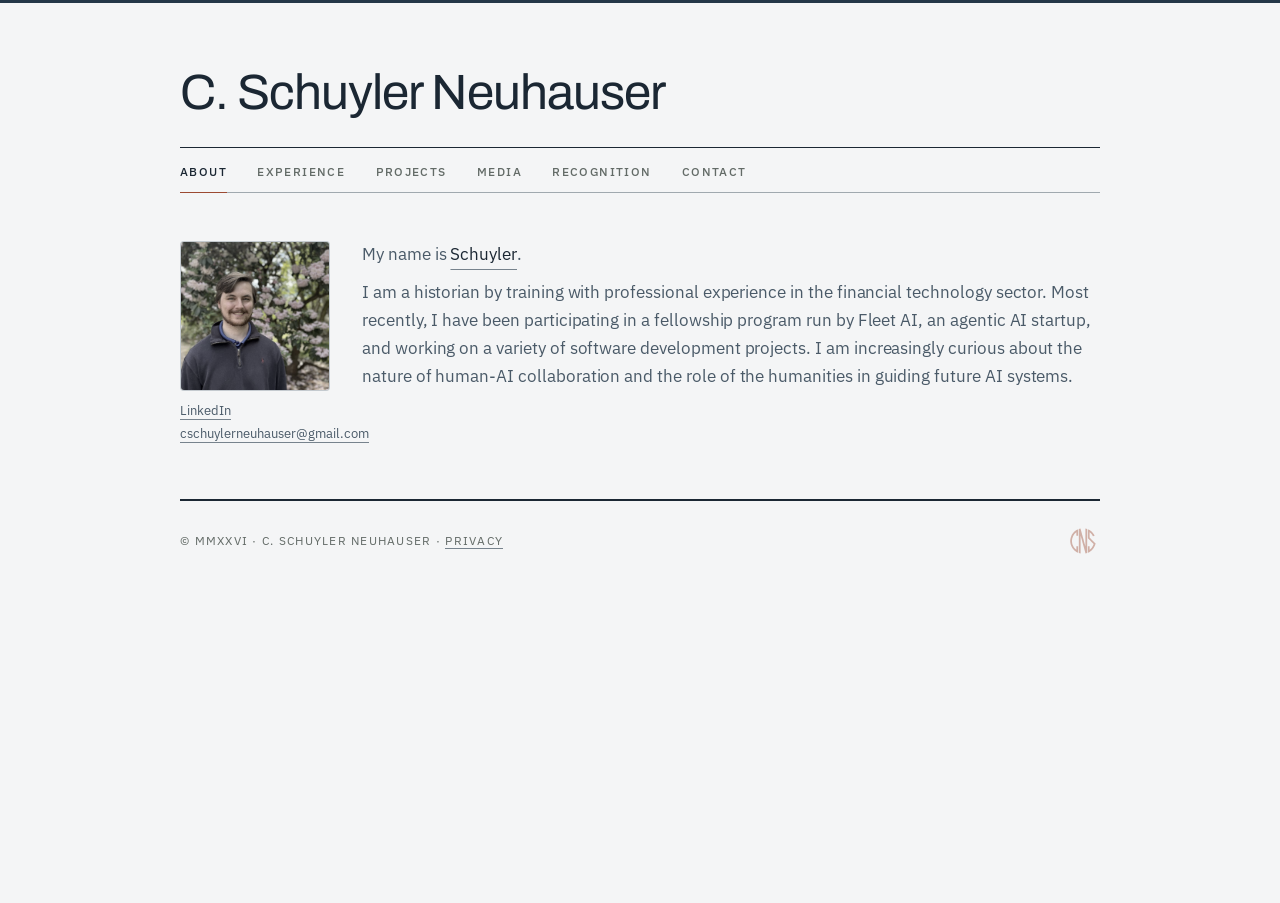
==== index.html @ 92bdf4c3 "Changes to smooth mobile loading, consolidating font css into index" ====
<!DOCTYPE html>
<html lang="en">
<head>
<meta charset="UTF-8">
<meta name="viewport" content="width=device-width, initial-scale=1.0">
<meta name="color-scheme" content="light">
<meta name="theme-color" content="#243748">

<title>C. Schuyler Neuhauser — About</title>
<meta name="description" content="C. Schuyler Neuhauser — historian by training, working in financial technology and on human–AI collaboration.">
<meta name="author" content="C. Schuyler Neuhauser">

<!-- Canonical domain: schuylerneuhauser.com -->
<link rel="canonical" href="https://schuylerneuhauser.com/">

<!-- Link previews (LinkedIn, Slack, iMessage, X) -->
<meta property="og:type" content="profile">
<meta property="og:site_name" content="C. Schuyler Neuhauser">
<meta property="og:title" content="C. Schuyler Neuhauser">
<meta property="og:description" content="Historian by training, working in financial technology and on human–AI collaboration.">
<meta property="og:url" content="https://schuylerneuhauser.com/">
<meta property="og:image" content="https://schuylerneuhauser.com/og-image.png">
<meta property="og:image:width" content="1200">
<meta property="og:image:height" content="630">
<meta property="og:image:alt" content="C. Schuyler Neuhauser">
<meta property="og:locale" content="en_US">
<meta name="twitter:card" content="summary_large_image">
<meta name="twitter:title" content="C. Schuyler Neuhauser">
<meta name="twitter:description" content="Historian by training, working in financial technology and on human–AI collaboration.">
<meta name="twitter:image" content="https://schuylerneuhauser.com/og-image.png">

<link rel="icon" href="favicon.svg" type="image/svg+xml">
<link rel="apple-touch-icon" href="apple-touch-icon.png">

<!-- Self-hosted webfonts: no third-party request, no visitor IP leaves the site -->
<link rel="preload" href="fonts/ibm-plex-sans-latin-400-normal.woff2" as="font" type="font/woff2" crossorigin>
<link rel="preload" href="fonts/archivo-latin-400-normal.woff2" as="font" type="font/woff2" crossorigin>

<script type="application/ld+json">
{
  "@context": "https://schema.org",
  "@type": "Person",
  "name": "C. Schuyler Neuhauser",
  "alternateName": "Schuyler Neuhauser",
  "url": "https://schuylerneuhauser.com/",
  "image": "https://schuylerneuhauser.com/headshot.jpg",
  "jobTitle": "Finance Fellow",
  "description": "Historian by training, working in financial technology and on human-AI collaboration.",
  "worksFor": { "@type": "Organization", "name": "Fleet AI" },
  "knowsAbout": ["History", "Financial technology", "Human-AI collaboration"],
  "sameAs": ["https://www.linkedin.com/in/schuylerneuhauser/"]
}
</script>

<script>
  // ── First-paint routing hint ──
  // Runs before any content is parsed. If the visitor deep-linked to a
  // specific page we flag it, so CSS suppresses the default About view and
  // lets the router below pick the right section. On a plain visit no flag is
  // set, so About paints as soon as the HTML arrives — no JavaScript needed.
  (function(){
    var h = (window.location.hash || '').toLowerCase();
    if (h && h !== '#about' && h !== '#main') {
      document.documentElement.className += ' hashboot';
    }
  })();
</script>

<style>
  /* ═══════════════════════════════════════════════════════════════════
     Self-hosted webfonts — replaces the Google Fonts CDN.
     No third-party request is made, so no visitor IP is transmitted.

     Archivo .......... SIL Open Font License 1.1 (Archivo-LICENSE.txt)
     IBM Plex Sans .... SIL Open Font License 1.1 (IBMPlexSans-LICENSE.txt)

     Only the weights the stylesheet actually uses are shipped:
       Archivo         400, 500, 600           (display)
       IBM Plex Sans   400, 500, 400 italic    (text)

     Each family ships a `latin` and a `latin-ext` cut. The unicode-range
     descriptors let the browser download only the cut a page needs.

     IPA coverage (pronunciation widget, /ˈskaɪlər/):
       ə  U+0259  present in the latin-ext cut of both families
       ˈ  U+02C8  NOT present in any shipped cut — falls back to a system font
       ɪ  U+026A  NOT present in any shipped cut — falls back to a system font
     The two missing characters render in whatever the OS substitutes. This is
     cosmetic only, and affects two glyphs at small size. Fontsource's subsets
     simply do not include them; adding them would mean subsetting the full
     upstream fonts by hand. latin-ext is still required — it carries the
     schwa, plus accented Latin throughout.
     ═══════════════════════════════════════════════════════════════════ */

  /* ── Archivo — latin ── */
  @font-face {
    font-family: 'Archivo';
    font-style: normal;
    font-weight: 400;
    font-display: swap;
    src: url('fonts/archivo-latin-400-normal.woff2') format('woff2');
    unicode-range: U+0000-00FF,U+0131,U+0152-0153,U+02BB-02BC,U+02C6,U+02DA,U+02DC,U+0304,U+0308,U+0329,U+2000-206F,U+20AC,U+2122,U+2191,U+2193,U+2212,U+2215,U+FEFF,U+FFFD;
  }
  @font-face {
    font-family: 'Archivo';
    font-style: normal;
    font-weight: 500;
    font-display: swap;
    src: url('fonts/archivo-latin-500-normal.woff2') format('woff2');
    unicode-range: U+0000-00FF,U+0131,U+0152-0153,U+02BB-02BC,U+02C6,U+02DA,U+02DC,U+0304,U+0308,U+0329,U+2000-206F,U+20AC,U+2122,U+2191,U+2193,U+2212,U+2215,U+FEFF,U+FFFD;
  }
  @font-face {
    font-family: 'Archivo';
    font-style: normal;
    font-weight: 600;
    font-display: swap;
    src: url('fonts/archivo-latin-600-normal.woff2') format('woff2');
    unicode-range: U+0000-00FF,U+0131,U+0152-0153,U+02BB-02BC,U+02C6,U+02DA,U+02DC,U+0304,U+0308,U+0329,U+2000-206F,U+20AC,U+2122,U+2191,U+2193,U+2212,U+2215,U+FEFF,U+FFFD;
  }

  /* ── Archivo — latin-ext ── */
  @font-face {
    font-family: 'Archivo';
    font-style: normal;
    font-weight: 400;
    font-display: swap;
    src: url('fonts/archivo-latin-ext-400-normal.woff2') format('woff2');
    unicode-range: U+0100-02BA,U+02BD-02C5,U+02C7-02CC,U+02CE-02D7,U+02DD-02FF,U+0304,U+0308,U+0329,U+1D00-1DBF,U+1E00-1E9F,U+1EF2-1EFF,U+2020,U+20A0-20AB,U+20AD-20C0,U+2113,U+2C60-2C7F,U+A720-A7FF;
  }
  @font-face {
    font-family: 'Archivo';
    font-style: normal;
    font-weight: 500;
    font-display: swap;
    src: url('fonts/archivo-latin-ext-500-normal.woff2') format('woff2');
    unicode-range: U+0100-02BA,U+02BD-02C5,U+02C7-02CC,U+02CE-02D7,U+02DD-02FF,U+0304,U+0308,U+0329,U+1D00-1DBF,U+1E00-1E9F,U+1EF2-1EFF,U+2020,U+20A0-20AB,U+20AD-20C0,U+2113,U+2C60-2C7F,U+A720-A7FF;
  }
  @font-face {
    font-family: 'Archivo';
    font-style: normal;
    font-weight: 600;
    font-display: swap;
    src: url('fonts/archivo-latin-ext-600-normal.woff2') format('woff2');
    unicode-range: U+0100-02BA,U+02BD-02C5,U+02C7-02CC,U+02CE-02D7,U+02DD-02FF,U+0304,U+0308,U+0329,U+1D00-1DBF,U+1E00-1E9F,U+1EF2-1EFF,U+2020,U+20A0-20AB,U+20AD-20C0,U+2113,U+2C60-2C7F,U+A720-A7FF;
  }

  /* ── IBM Plex Sans — latin ── */
  @font-face {
    font-family: 'IBM Plex Sans';
    font-style: normal;
    font-weight: 400;
    font-display: swap;
    src: url('fonts/ibm-plex-sans-latin-400-normal.woff2') format('woff2');
    unicode-range: U+0000-00FF,U+0131,U+0152-0153,U+02BB-02BC,U+02C6,U+02DA,U+02DC,U+0304,U+0308,U+0329,U+2000-206F,U+20AC,U+2122,U+2191,U+2193,U+2212,U+2215,U+FEFF,U+FFFD;
  }
  @font-face {
    font-family: 'IBM Plex Sans';
    font-style: normal;
    font-weight: 500;
    font-display: swap;
    src: url('fonts/ibm-plex-sans-latin-500-normal.woff2') format('woff2');
    unicode-range: U+0000-00FF,U+0131,U+0152-0153,U+02BB-02BC,U+02C6,U+02DA,U+02DC,U+0304,U+0308,U+0329,U+2000-206F,U+20AC,U+2122,U+2191,U+2193,U+2212,U+2215,U+FEFF,U+FFFD;
  }
  @font-face {
    font-family: 'IBM Plex Sans';
    font-style: italic;
    font-weight: 400;
    font-display: swap;
    src: url('fonts/ibm-plex-sans-latin-400-italic.woff2') format('woff2');
    unicode-range: U+0000-00FF,U+0131,U+0152-0153,U+02BB-02BC,U+02C6,U+02DA,U+02DC,U+0304,U+0308,U+0329,U+2000-206F,U+20AC,U+2122,U+2191,U+2193,U+2212,U+2215,U+FEFF,U+FFFD;
  }

  /* ── IBM Plex Sans — latin-ext (carries the IPA glyphs) ── */
  @font-face {
    font-family: 'IBM Plex Sans';
    font-style: normal;
    font-weight: 400;
    font-display: swap;
    src: url('fonts/ibm-plex-sans-latin-ext-400-normal.woff2') format('woff2');
    unicode-range: U+0100-02BA,U+02BD-02C5,U+02C7-02CC,U+02CE-02D7,U+02DD-02FF,U+0304,U+0308,U+0329,U+1D00-1DBF,U+1E00-1E9F,U+1EF2-1EFF,U+2020,U+20A0-20AB,U+20AD-20C0,U+2113,U+2C60-2C7F,U+A720-A7FF;
  }
  @font-face {
    font-family: 'IBM Plex Sans';
    font-style: normal;
    font-weight: 500;
    font-display: swap;
    src: url('fonts/ibm-plex-sans-latin-ext-500-normal.woff2') format('woff2');
    unicode-range: U+0100-02BA,U+02BD-02C5,U+02C7-02CC,U+02CE-02D7,U+02DD-02FF,U+0304,U+0308,U+0329,U+1D00-1DBF,U+1E00-1E9F,U+1EF2-1EFF,U+2020,U+20A0-20AB,U+20AD-20C0,U+2113,U+2C60-2C7F,U+A720-A7FF;
  }
  @font-face {
    font-family: 'IBM Plex Sans';
    font-style: italic;
    font-weight: 400;
    font-display: swap;
    src: url('fonts/ibm-plex-sans-latin-ext-400-italic.woff2') format('woff2');
    unicode-range: U+0100-02BA,U+02BD-02C5,U+02C7-02CC,U+02CE-02D7,U+02DD-02FF,U+0304,U+0308,U+0329,U+1D00-1DBF,U+1E00-1E9F,U+1EF2-1EFF,U+2020,U+20A0-20AB,U+20AD-20C0,U+2113,U+2C60-2C7F,U+A720-A7FF;
  }

  *, *::before, *::after { box-sizing: border-box; margin: 0; padding: 0; }

  :root {
    --font-display: 'Archivo', system-ui, sans-serif;
    --font-text: 'IBM Plex Sans', system-ui, sans-serif;
    /* ── Atlantic Coast palette (from the quarterly) ──
       Ratios are against --paper; all text pairs meet WCAG AA. */
    --oak: #1b2733;          /* weathered navy — primary ink        13.89:1 */
    --chestnut: #4a5a68;     /* slate — mid body text                6.51:1 */
    --tobacco: #636b67;      /* muted gray-green accent              5.02:1 */
    --oxblood: #9c4a32;      /* rust — the single warm accent        5.59:1 */
    --navy: #243748;         /* deep navy — top line & Schuyler     11.22:1 */
    --paper: #f4f5f6;        /* cool near-white */
    --paper-deep: #e8eaec;
    --muted: #636b67;
    --rule: rgba(36,55,72,0.18);        /* hairlines — decorative */
    --rule-strong: rgba(36,55,72,0.4);  /* structural rules — decorative */
    --underline: rgba(36,55,72,0.60);   /* link underlines — 3.55:1, meets WCAG 1.4.11 */
  }

  html { background: var(--paper); height: 100%; }

  body {
    font-family: var(--font-text);
    min-height: 100vh;
    min-height: 100dvh;
    /* Load-bearing: the pronunciation widget's absolutely-positioned IPA
       layer sits outside its box while hidden. Removing this can produce a
       horizontal scrollbar on narrow screens. */
    overflow-x: hidden;
    background: var(--paper);
    color: var(--oak);
    -webkit-font-smoothing: antialiased;
  }

  /* Visually hidden, but read aloud by screen readers */
  .sr-only {
    position: absolute;
    width: 1px; height: 1px;
    padding: 0; margin: -1px;
    overflow: hidden;
    clip: rect(0 0 0 0);
    clip-path: inset(50%);
    white-space: nowrap;
    border: 0;
  }

  /* Skip link — first in the tab order, invisible until focused */
  .skip-link {
    position: absolute;
    left: 0.5rem;
    top: -4rem;
    z-index: 10;
    padding: 0.6rem 1rem;
    background: var(--oak);
    color: var(--paper);
    font-family: var(--font-text);
    font-size: 0.85rem;
    letter-spacing: 0.04em;
    text-decoration: none;
    border-radius: 2px;
    transition: top 0.2s;
  }
  .skip-link:focus { top: 0.5rem; }

  @keyframes rise { to { opacity: 1; transform: translateY(0); } }
  @keyframes fadeIn { to { opacity: 1; } }
  @keyframes drawWidth { from { transform: scaleX(0); } to { transform: scaleX(1); } }
  @keyframes pageIn { from { opacity: 0; transform: translateY(10px); } to { opacity: 1; transform: translateY(0); } }

  /* ── Narkomfin ribbon: warm band edge to edge ── */
  .ribbon-top { height: 3px; background: var(--navy); width: 100%; }

  .card {
    position: relative;
    width: 100%;
    max-width: 1080px;
    margin: 0 auto;
    min-height: 100vh;
    min-height: 100dvh;
    padding: 0 5rem;
    opacity: 0;
    transform: translateY(16px);
    animation: rise 0.9s cubic-bezier(0.22, 1, 0.36, 1) 0.1s forwards;
  }

  /* ── Masthead ── */
  .masthead {
    padding: 4rem 0 0;
    position: relative;
    text-align: left;            /* quarterly: left-aligned masthead */
    opacity: 0;
    animation: fadeIn 0.7s ease 0.4s forwards;
  }

  .name {
    font-family: var(--font-display);
    font-size: 3.1rem;
    font-weight: 400;
    letter-spacing: -0.02em;
    line-height: 1.04;
    color: var(--oak);
  }
  .name em { font-style: normal; font-weight: 500; color: var(--navy); }

  /* the Narkomfin closing bar — but warm, double-ruled like a diploma */
  .masthead-bar {
    margin: 1.8rem 0 0;
    width: 100%;
    height: 1px;
    background: var(--oak);
    transform-origin: left;
    animation: drawWidth 0.9s cubic-bezier(0.22, 1, 0.36, 1) 0.6s both;
  }

  /* ── Menu bar: navigation ── */
  .masthead-foot {
    display: flex;
    justify-content: space-between;
    align-items: flex-end;
    flex-wrap: wrap;
    gap: 0 2.5rem;
    margin-top: 0.95rem;
    border-bottom: 1px solid var(--rule-strong);
  }

  .nav {
    display: flex;
    flex-wrap: wrap;
    align-items: baseline;
    gap: 0.4rem 1.9rem;
  }
  .nav-link {
    position: relative;
    display: inline-block;
    font-family: var(--font-text);
    text-transform: uppercase;
    font-size: 0.72rem;
    font-weight: 500;
    letter-spacing: 0.12em;
    text-decoration: none;
    color: var(--tobacco);
    padding-bottom: 0.85rem;
    transition: color 0.25s;
  }
  .nav-link .nav-link-text { display: inline-block; margin-right: 0; }
  .nav-link::after {
    content: '';
    position: absolute;
    left: 0; right: 0;
    bottom: -1px;
    height: 1.5px;
    background: var(--oxblood);
    transform: scaleX(0);
    transform-origin: left;
    transition: transform 0.4s cubic-bezier(0.22, 1, 0.36, 1);
  }
  .nav-link:hover { color: var(--oak); }
  .nav-link.is-active { color: var(--oak); }
  .nav-link.is-active::after { transform: scaleX(1); }

  /* ── Pages ── */
  .page { display: none; }
  .page.is-active {
    display: block;
    animation: pageIn 0.6s cubic-bezier(0.22, 1, 0.36, 1) 0.15s both;
  }
  /* ── First paint ──
     About is visible from the moment the HTML lands, rather than waiting for
     the router script at the foot of the page. No fade on this first view:
     the content is already late enough on a slow connection. */
  .page[data-page="about"] { display: block; animation: none; }
  /* Deep link to another page: stand down and let the router decide. */
  .hashboot .page[data-page="about"]:not(.is-active) { display: none; }
  /* Once the router has taken over, About fades in like every other page. */
  .nav-ready .page[data-page="about"].is-active {
    animation: pageIn 0.6s cubic-bezier(0.22, 1, 0.36, 1) 0.15s both;
  }

  /* focused programmatically on route change — never draw a ring on it */
  .page:focus, main:focus { outline: none; }

  /* ── About: rail + intro ── */
  .layout { padding: 3rem 0 0; }

  /* single-column pages */
  .page-body {
    padding: 3rem 0 0;
    max-width: 760px;
  }

  .intro {
    display: grid;
    grid-template-columns: 150px 1fr;
    gap: 2rem;
    align-items: start;
  }
  .intro-photo-col {
    display: flex;
    flex-direction: column;
    gap: 0.7rem;
  }
  .intro-photo {
    width: 150px;
    height: 150px;
    border-radius: 4px;
    overflow: hidden;
    background: var(--paper-deep);
    border: 1px solid var(--rule);
  }
  .intro-photo img {
    width: 100%;
    height: 100%;
    object-fit: cover;
    display: block;
    filter: grayscale(0.60);
  }
  .intro-links {
    display: flex;
    flex-direction: column;
    gap: 0.3rem;
    font-family: var(--font-text);
    font-size: 0.82rem;
  }
  .intro-links a {
    color: var(--chestnut);
    text-decoration: none;
    border-bottom: 1px solid var(--underline);
    width: fit-content;
    transition: color 0.2s, border-color 0.2s;
  }
  .intro-links a:hover { color: var(--oxblood); border-color: var(--oxblood); }

  .intro-text {
    font-family: var(--font-text);
    font-size: 1.06rem;
    font-weight: 400;
    line-height: 1.65;
    letter-spacing: -0.003em;
    color: var(--chestnut);
  }
  .intro-name-line {
    display: block;
    margin-bottom: 0.55em;
  }

  /* ── The name that says itself ──
     "Schuyler" widens and cross-fades into its pronunciation on hover OR
     keyboard focus. Width is animated from measured px values (set by JS in
     --pron-w / --pron-i); clip-path is used instead of overflow:hidden so the
     inline baseline is left undisturbed. Screen readers get the pronunciation
     from the .sr-only span instead of the visual layer. */
  .pron {
    position: relative;
    display: inline-block;
    white-space: nowrap;
    vertical-align: baseline;
    width: var(--pron-w, auto);
    color: var(--oak);
    border-bottom: 1px solid var(--underline);
    cursor: help;
    clip-path: inset(-0.7em 0 -0.7em 0);
    transition: width 0.5s cubic-bezier(0.22, 1, 0.36, 1),
                color 0.35s ease,
                border-color 0.35s ease;
  }
  .pron-word,
  .pron-ipa {
    display: inline-block;
    transition: opacity 0.35s ease;
  }
  .pron-ipa {
    position: absolute;
    left: 0;
    top: 0;
    opacity: 0;
  }
  /* Only the IPA itself is set apart — "Schuyler, pronounced" inherits the
     surrounding prose font, size and color so it matches the word it
     replaces exactly; the oxblood is reserved for the transcription. */
  .pron-ipa .pron-ipa-text {
    font-size: 0.92em;
    letter-spacing: 0.01em;
    color: var(--oxblood);
  }
  .pron:focus-visible,
  .pron.is-open {
    width: var(--pron-i, auto);
    outline: none;
  }
  .pron:focus-visible .pron-word,
  .pron.is-open .pron-word { opacity: 0; }
  .pron:focus-visible .pron-ipa,
  .pron.is-open .pron-ipa { opacity: 1; }
  /* Hover is reserved for real pointers. On a touchscreen a tap leaves :hover
     stuck on, and tapping again re-applies it — so it could never be tapped
     off. Touch devices use the .is-open class toggled in JS instead. */
  @media (hover: hover) and (pointer: fine) {
    .pron:hover {
      width: var(--pron-i, auto);
    }
    .pron:hover .pron-word { opacity: 0; }
    .pron:hover .pron-ipa  { opacity: 1; }
  }
  /* it is focusable, so it must look focused — a 2px ring rather than a
     thickened underline, which was too easy to miss next to the border
     that is already there. Meets WCAG 2.4.11 / 1.4.11 at 5.66:1. */
  .pron:focus-visible {
    outline: 2px solid var(--oxblood);
    outline-offset: 3px;
    border-radius: 2px;
  }

  .info-label {
    font-family: var(--font-text);
    text-transform: uppercase;
    font-size: 0.72rem;
    font-weight: 500;
    letter-spacing: 0.13em;
    color: var(--oxblood);
    margin-bottom: 0.2rem;
    margin-top: 1.1rem;
  }
  .info-value { font-size: 0.95rem; color: var(--oak); font-weight: 400; line-height: 1.4; }
  .info-value a {
    color: var(--oak); text-decoration: none;
    border-bottom: 1px solid var(--underline); transition: color 0.2s, border-color 0.2s;
  }
  .info-value a:hover { color: var(--oxblood); border-color: var(--oxblood); }

  /* ── Section entries ── */
  .entry {
    position: relative;
    border-top: 1px solid var(--rule-strong);
  }
  .entry:first-child { border-top: none; }

  /* Heading row: numeral · title. The numeral is a tabular index rather than
     a display figure, so the title carries the hierarchy. */
  .entry-head {
    display: grid;
    grid-template-columns: 2.4rem 1fr;
    gap: 0 1.1rem;
    align-items: baseline;
    width: 100%;
    padding: 1.75rem 0 0.95rem;
    text-align: left;
  }
  .entry:first-child .entry-head { padding-top: 0.2rem; }

  .entry-num {
    font-family: var(--font-text);
    font-size: 0.72rem;
    font-style: normal;
    font-weight: 500;
    letter-spacing: 0.08em;
    font-variant-numeric: tabular-nums;
    line-height: 1;
    color: var(--oxblood);
    padding-top: 0;
    user-select: none;
  }

  .entry-title {
    font-family: var(--font-display);
    text-transform: uppercase;
    font-size: 0.95rem;
    font-weight: 600;
    letter-spacing: 0.06em;
    color: var(--oak);
  }

  .entry-body-wrap { padding-left: 3.5rem; }

  .entry-body {
    font-family: var(--font-text);
    font-size: 1.02rem;
    font-weight: 400;
    line-height: 1.65;
    color: var(--chestnut);
  }
  .entry-body-inner { padding: 0 0 1.6rem; }
  .entry-body a {
    color: var(--oak); text-decoration: none;
    border-bottom: 1px solid var(--underline);
    transition: color 0.2s, border-color 0.2s;
  }
  .entry-body a:hover { color: var(--oxblood); border-color: var(--oxblood); }

  .proj-list { list-style: none; }
  .proj-list li { position: relative; padding-left: 1.35rem; margin-bottom: 0.9rem; }
  .proj-list li:last-child { margin-bottom: 0; }

  /* A square tick suits grotesque type better than a letterpress fleuron */
  .proj-list li::before,
  .tl-notes li::before {
    content: '';
    position: absolute;
    top: 0.62em;
    left: 0;
    width: 6px;
    height: 6px;
    background: var(--oxblood);
    border-radius: 1px;
  }

  /* ── Work History: vertical timeline ── */
  .timeline {
    list-style: none;
    position: relative;
    padding-left: 2.2rem;
    max-width: 640px;
  }
  /* the engraved spine */
  .timeline::before {
    content: '';
    position: absolute;
    left: 4px;
    top: 0.7rem;
    bottom: 0.7rem;
    width: 1px;
    background: var(--rule-strong);
  }

  .tl-item { position: relative; padding-bottom: 2.7rem; }
  .tl-item:last-child { padding-bottom: 0; }

  /* node on the spine, one per employer */
  .tl-item::before {
    content: '';
    position: absolute;
    left: -2.2rem;
    top: 0.42rem;
    width: 9px;
    height: 9px;
    border-radius: 50%;
    background: var(--paper);
    border: 2px solid var(--tobacco);
  }
  .tl-item.is-current::before { background: var(--oxblood); border-color: var(--oxblood); }

  .tl-org {
    font-family: var(--font-display);
    font-size: 1.02rem;
    font-weight: 600;
    letter-spacing: -0.005em;
    text-transform: none;
    color: var(--oak);
  }

  .tl-stint { position: relative; margin-top: 0.55rem; }
  /* secondary node, only where one employer holds more than one title */
  .tl-item.has-many .tl-stint::before {
    content: '';
    position: absolute;
    left: calc(-2.2rem + 2px);
    top: 0.62rem;
    width: 5px;
    height: 5px;
    border-radius: 50%;
    background: var(--rule-strong);
  }

  .tl-role {
    font-family: var(--font-text);
    font-size: 1rem;
    font-weight: 400;
    font-style: normal;
    line-height: 1.5;
    color: var(--chestnut);
  }
  .tl-date {
    font-family: var(--font-text);
    text-transform: uppercase;
    font-size: 0.72rem;
    font-weight: 500;
    letter-spacing: 0.11em;
    font-variant-numeric: tabular-nums;
    color: var(--tobacco);
    margin-top: 0.25rem;
  }

  .tl-notes { list-style: none; margin-top: 0.8rem; }
  .tl-notes li {
    position: relative;
    padding-left: 1.35rem;
    margin-bottom: 0.7rem;
    font-family: var(--font-text);
    font-size: 1.02rem;
    font-weight: 400;
    line-height: 1.65;
    color: var(--chestnut);
  }
  .tl-notes li:last-child { margin-bottom: 0; }

  /* ── Contact ── */
  .contact-lede {
    font-family: var(--font-text);
    font-size: 1.06rem;
    font-weight: 400;
    line-height: 1.65;
    letter-spacing: -0.003em;
    color: var(--chestnut);
    max-width: 34em;
  }
  .contact-list {
    display: grid;
    grid-template-columns: repeat(auto-fit, minmax(240px, 1fr));
    gap: 2.5rem;
    margin-top: 2.5rem;
    padding-top: 2rem;
    border-top: 1px solid var(--rule-strong);
    max-width: 620px;
  }
  .contact-list .info-label { margin-top: 0; }
  .contact-list .info-value { font-size: 1rem; }

  /* ── Privacy ── */
  .prose {
    font-family: var(--font-text);
    font-size: 1.02rem;
    font-weight: 400;
    line-height: 1.65;
    color: var(--chestnut);
    max-width: 34em;
    margin-top: 2.5rem;
    padding-top: 2rem;
    border-top: 1px solid var(--rule-strong);
  }
  .prose p { margin-bottom: 1rem; }
  .prose p:last-child { margin-bottom: 0; }
  .prose a {
    color: var(--oak); text-decoration: none;
    border-bottom: 1px solid var(--underline);
    transition: color 0.2s, border-color 0.2s;
  }
  .prose a:hover { color: var(--oxblood); border-color: var(--oxblood); }

  /* ── Footer ── */
  .footer {
    margin-top: 3.5rem;
    padding: 1.4rem 0 3rem;
    border-top: 2px solid var(--oak);
    display: flex;
    justify-content: space-between;
    align-items: center;
    flex-wrap: nowrap;
    gap: 0.5rem;
    font-family: var(--font-text);
    text-transform: uppercase;
    font-size: 0.72rem;
    letter-spacing: 0.11em;
    color: var(--muted);
    opacity: 0;
    animation: fadeIn 0.7s ease 1s forwards;
  }
  .footer a {
    color: var(--muted);
    text-decoration: none;
    border-bottom: 1px solid var(--underline);
    transition: color 0.2s, border-color 0.2s;
  }
  .footer a:hover { color: var(--oxblood); border-color: var(--oxblood); }
  .footer-credit { flex: 1 1 auto; min-width: 0; }
  .footer .monogram-mark {
    display: inline-flex;
    flex: 0 0 auto;
    color: var(--oxblood);
    opacity: 0.4;
  }
  .footer .monogram-mark svg {
    width: 34px;
    height: 34px;
    display: block;
  }

  /* Visible keyboard focus — sans UI reads as interactive, so it
     needs to behave that way for keyboard users too */
  a:focus-visible {
    outline: 2px solid var(--oxblood);
    outline-offset: 3px;
    border-radius: 2px;
  }

  /* ── Responsive ── */
  @media (max-width: 760px) {
    .card { padding: 0 1.75rem; }
    .name { font-size: 2.2rem; }
    .masthead-foot { flex-direction: column; align-items: flex-start; gap: 0.85rem; }
    .nav { gap: 0.4rem 1.5rem; }
    /* taller touch targets: ~40px instead of ~22px */
    .nav-link { font-size: 0.86rem; padding-top: 0.9rem; padding-bottom: 0.5rem; }
    .intro { grid-template-columns: 1fr; gap: 1.2rem; }
    .layout { padding-top: 2rem; }
    .page-body { padding-top: 2rem; }
    .entry-head { grid-template-columns: 2rem 1fr; gap: 0 0.9rem; }
    .entry-body-wrap { padding-left: 2.9rem; }
    .timeline { padding-left: 1.7rem; }
    .tl-item::before { left: -1.7rem; }
    .tl-item.has-many .tl-stint::before { left: calc(-1.7rem + 2px); }

    /* ── Pronunciation on small screens ──
       The full phrase is wider than a phone line, so the inline-block used to
       rewrap mid-animation — a jump no transition can smooth over. Here only
       the transcription is shown: it is barely wider than the name itself, so
       the box cross-fades in place without the line ever rewrapping. */
    .pron { cursor: pointer; }
    .pron-ipa-lead,
    .pron-ipa-said { display: none; }

    /* At this width the tap toggle is the only trigger. Hover and focus are
       wound back to the closed state — this device reports itself as
       hover-capable, so :hover would otherwise fire on tap and stick. */
    .pron:hover,
    .pron:focus-visible { width: var(--pron-w, auto); }
    .pron:hover .pron-word,
    .pron:focus-visible .pron-word { opacity: 1; }
    .pron:hover .pron-ipa,
    .pron:focus-visible .pron-ipa { opacity: 0; }

    /* listed after the above so it wins the tie when both are in play */
    .pron.is-open { width: var(--pron-i, auto); }
    .pron.is-open .pron-word { opacity: 0; }
    .pron.is-open .pron-ipa  { opacity: 1; }

    /* Keep the monogram on the credit line's right edge instead of letting
       it wrap to a row of its own once the text needs two lines. */
    .footer { gap: 1.25rem; }
  }

  @media (prefers-reduced-motion: reduce) {
    *, *::before, *::after {
      animation-duration: 0.01ms !important;
      animation-iteration-count: 1 !important;
      transition-duration: 0.01ms !important;
      scroll-behavior: auto !important;
    }
  }

  /* ── Print: reveal every page, drop the interactive chrome ── */
  @media print {
    .page { display: block !important; }
    .card { min-height: 0; padding: 0; opacity: 1; transform: none; animation: none; }
    .masthead, .footer { opacity: 1; animation: none; }
    .nav, .ribbon-top, .skip-link, .monogram-mark { display: none; }
    .page-body, .layout { padding-top: 1.5rem; }
    body { background: #fff; color: #000; }
    .entry, .tl-item { break-inside: avoid; }
    /* print the destination of every outbound link */
    .entry-body a[href^="http"]::after,
    .info-value a[href^="http"]::after { content: " (" attr(href) ")"; font-size: 0.8em; }
  }

</style>
<noscript><style>
  /* Without JS the router cannot run, so show every page in sequence — and
     un-hide the section headings, or the seven sections run together with
     no visible divisions at all. */
  .page { display: block !important; }
  .page > h2.sr-only {
    position: static;
    width: auto; height: auto;
    margin: 3.5rem 0 0;
    padding: 1.4rem 0 0;
    border-top: 2px solid var(--oak);
    clip: auto;
    clip-path: none;
    font-family: var(--font-display);
    text-transform: uppercase;
    font-size: 0.95rem;
    font-weight: 600;
    letter-spacing: 0.06em;
    color: var(--oak);
  }
  .page:first-of-type > h2.sr-only { margin-top: 1.5rem; }
  .nav { display: none; }
</style></noscript>
</head>
<body>
<a class="skip-link" href="#main">Skip to content</a>
<div class="ribbon-top"></div>
<div class="card">

  <!-- Masthead + menu bar -->
  <header class="masthead">
    <h1 class="name">C. Schuyler Neuhauser</h1>
    <div class="masthead-bar"></div>

    <div class="masthead-foot">
      <nav class="nav" aria-label="Primary">
        <a class="nav-link" href="#about"       data-page="about"><span class="nav-link-text">About</span></a>
        <a class="nav-link" href="#experience"  data-page="experience"><span class="nav-link-text">Experience</span></a>
        <a class="nav-link" href="#projects"    data-page="projects"><span class="nav-link-text">Projects</span></a>
        <a class="nav-link" href="#media"       data-page="media"><span class="nav-link-text">Media</span></a>
        <a class="nav-link" href="#recognition" data-page="recognition"><span class="nav-link-text">Recognition</span></a>
        <a class="nav-link" href="#contact"     data-page="contact"><span class="nav-link-text">Contact</span></a>
      </nav>
    </div>
  </header>

  <main id="main" tabindex="-1">

  <!-- ══════════ ABOUT ══════════ -->
  <section class="page" id="about" data-page="about" tabindex="-1" aria-labelledby="h-about">
    <h2 id="h-about" class="sr-only">About</h2>
    <div class="layout">

      <!-- Intro: headshot + description -->
      <div class="about-main">
        <div class="intro">
          <div class="intro-photo-col">
            <div class="intro-photo">
              <img src="headshot.jpg" alt="C. Schuyler Neuhauser" width="150" height="150" />
            </div>
            <div class="intro-links">
              <a href="https://www.linkedin.com/in/schuylerneuhauser/" target="_blank" rel="noopener noreferrer">LinkedIn<span class="sr-only"> (opens in a new tab)</span></a>
              <a class="email-link" data-u="cschuylerneuhauser" data-d="gmail" data-t="com" href="#" rel="nofollow">cschuylerneuhauser [at] gmail [dot] com</a>
            </div>
          </div>
          <div class="intro-text">
            <div class="intro-name-line">My name is <span class="pron" tabindex="0"><span class="pron-word">Schuyler</span><span class="pron-ipa" aria-hidden="true"><span class="pron-ipa-lead">Schuyler, </span><span class="pron-ipa-said">pronounced </span><span class="pron-ipa-text">/ˈskaɪlər/ SKY-lər</span></span><span class="sr-only">, pronounced SKY-lər</span></span>.</div>
            I am a historian by training with professional experience in the financial technology sector.
            Most recently, I have been participating in a fellowship program run by Fleet AI, an agentic AI startup,
            and working on a variety of software development projects. I am increasingly curious about the
            nature of human-AI collaboration and the role of the humanities in guiding future AI systems.
          </div>
        </div>
      </div>

    </div>
  </section>

  <!-- ══════════ EXPERIENCE ══════════ -->
  <section class="page" id="experience" data-page="experience" tabindex="-1" aria-labelledby="h-experience">
    <h2 id="h-experience" class="sr-only">Experience</h2>
    <div class="page-body">

      <ol class="timeline" role="list">

        <li class="tl-item is-current">
          <h3 class="tl-org">Fleet Fellowship</h3>
          <div class="tl-stint">
            <div class="tl-role">Finance Fellow</div>
            <div class="tl-date">March 2026 &ndash; Present</div>
          </div>
          <ul class="tl-notes" role="list">
            <li>
              Shaping the systems at the forefront of human&ndash;AI collaboration by helping to
              build simulation environments for AI agents.
            </li>
          </ul>
        </li>

        <li class="tl-item has-many">
          <h3 class="tl-org">Raistone</h3>
          <div class="tl-stint">
            <div class="tl-role">AVP Alliances, Senior Broker &amp; Private Equity Manager</div>
            <div class="tl-date">June 2025 &ndash; October 2025</div>
          </div>
          <div class="tl-stint">
            <div class="tl-role">Associate, Alliances</div>
            <div class="tl-date">December 2022 &ndash; June 2025</div>
          </div>
        </li>

        <li class="tl-item">
          <h3 class="tl-org">Middle East Institute</h3>
          <div class="tl-stint">
            <div class="tl-role">Research Assistant Internship</div>
            <div class="tl-date">May 2021 &ndash; December 2021</div>
          </div>
        </li>

        <li class="tl-item">
          <h3 class="tl-org">Greensill</h3>
          <div class="tl-stint">
            <div class="tl-role">Analyst</div>
            <div class="tl-date">July 2020 &ndash; March 2021</div>
          </div>
        </li>

      </ol>

    </div>
  </section>

  <!-- ══════════ PROJECTS ══════════ -->
  <section class="page" id="projects" data-page="projects" tabindex="-1" aria-labelledby="h-projects">
    <h2 id="h-projects" class="sr-only">Projects</h2>
    <div class="page-body">

      <article class="entry" id="building">
        <div class="entry-head">
          <span class="entry-num">01</span>
          <h3 class="entry-title">What I&rsquo;m Building</h3>
        </div>
        <div class="entry-body-wrap">
          <div class="entry-body"><div class="entry-body-inner">
            <ol class="proj-list" role="list">
              <li>
                Custom historic walking tour web app for a non-profit organization
                <em>[coming soon…]</em>
              </li>
              <li>
                <a href="https://shelbycneuhauser.com" target="_blank" rel="noopener noreferrer">Personal Website: Shelby Neuhauser<span class="sr-only"> (opens in a new tab)</span></a>
                — AI-assisted development of a personal and academic website for my wife,
                Shelby Neuhauser (historian, author, PhD candidate, former NFL cheerleader).
              </li>

            </ol>
          </div></div>
        </div>
      </article>

      <article class="entry" id="history">
        <div class="entry-head">
          <span class="entry-num">02</span>
          <h3 class="entry-title">History</h3>
        </div>
        <div class="entry-body-wrap">
          <div class="entry-body"><div class="entry-body-inner">
            <ol class="proj-list" role="list">
               <li>
                &ldquo;The Motherland Recalls: The Fall and Rise of the Kutaisi Glory Memorial&rdquo;
                — conference paper presented at the 2021 Midwest Slavic Conference,
                hosted online by The Ohio State University.
              </li>
              <li>
                A sample of my local history work in Tuxedo Park, NY:
                <a href="https://myemail.constantcontact.com/This-Week-at-St--Mary-s-in-Tuxedo.html?soid=1102583984812&amp;aid=HzVzje4GOcs" target="_blank" rel="noopener noreferrer">This Week at St. Mary's<span class="sr-only"> (opens in a new tab)</span></a>.
              </li>

            </ol>
          </div></div>
        </div>
      </article>

      <article class="entry" id="climate">
        <div class="entry-head">
          <span class="entry-num">03</span>
          <h3 class="entry-title">Climate</h3>
        </div>
        <div class="entry-body-wrap">
          <div class="entry-body"><div class="entry-body-inner">
            My work with the Tuxedo Park Climate Smart Community Task Force:
            <a href="https://www.tuxedopark-ny.gov/climate-smart-community-task-force/pages/inventory-greenhouse-gas-emissions-2018" target="_blank" rel="noopener noreferrer">Inventory of Greenhouse Gas Emissions, 2018<span class="sr-only"> (opens in a new tab)</span></a>.
          </div></div>
        </div>
      </article>

    </div>
  </section>

  <!-- ══════════ MEDIA ══════════ -->
  <section class="page" id="media" data-page="media" tabindex="-1" aria-labelledby="h-media">
    <h2 id="h-media" class="sr-only">Media</h2>
    <div class="page-body">

      <article class="entry" id="podcasts">
        <div class="entry-head">
          <span class="entry-num">01</span>
          <h3 class="entry-title">Podcasts</h3>
        </div>
        <div class="entry-body-wrap">
          <div class="entry-body"><div class="entry-body-inner">
            Shelby's and my episode on the <em>In Conversation with Tourists</em> podcast:
            <a href="https://inconversationwithtourists.alitu.com/episode/9881a6cb-2813-4c55-a5c6-37ed849cbaf0" target="_blank" rel="noopener noreferrer">There's something magical about travel &amp; love<span class="sr-only"> (opens in a new tab)</span></a>.
          </div></div>
        </div>
      </article>

    </div>
  </section>

  <!-- ══════════ RECOGNITION ══════════ -->
  <section class="page" id="recognition" data-page="recognition" tabindex="-1" aria-labelledby="h-recognition">
    <h2 id="h-recognition" class="sr-only">Recognition</h2>
    <div class="page-body">

      <article class="entry" id="fintech">
        <div class="entry-head">
          <span class="entry-num">01</span>
          <h3 class="entry-title">FinTech</h3>
        </div>
        <div class="entry-body-wrap">
          <div class="entry-body"><div class="entry-body-inner">
            2025 Shortlist, Rising Star of the Year — US FinTech Awards:
            <a href="https://usfintechawards.com/2025-shortlist/" target="_blank" rel="noopener noreferrer">2025 US FinTech Awards shortlist<span class="sr-only"> (opens in a new tab)</span></a>.
          </div></div>
        </div>
      </article>

      <article class="entry" id="photography">
        <div class="entry-head">
          <span class="entry-num">02</span>
          <h3 class="entry-title">Photography</h3>
        </div>
        <div class="entry-body-wrap">
          <div class="entry-body"><div class="entry-body-inner">
            National Winner, Wiki Loves Monuments 2021 in the United States:
            <a href="https://commons.wikimedia.org/wiki/Commons:Wiki_Loves_Monuments_2021_in_the_United_States/Winners" target="_blank" rel="noopener noreferrer">National Winners<span class="sr-only"> (opens in a new tab)</span></a>.
          </div></div>
        </div>
      </article>

    </div>
  </section>

  <!-- ══════════ CONTACT ══════════ -->
  <section class="page" id="contact" data-page="contact" tabindex="-1" aria-labelledby="h-contact">
    <h2 id="h-contact" class="sr-only">Contact</h2>
    <div class="page-body">
      <p class="contact-lede">
        The best ways to reach me.
      </p>

      <div class="contact-list">
        <div>
          <div class="info-label">LinkedIn</div>
          <div class="info-value">
            <a href="https://www.linkedin.com/in/schuylerneuhauser/" target="_blank" rel="noopener noreferrer">/in/schuylerneuhauser<span class="sr-only"> (opens in a new tab)</span></a>
          </div>
        </div>
        <div>
          <div class="info-label">Email</div>
          <div class="info-value">
            <a class="email-link" data-u="cschuylerneuhauser" data-d="gmail" data-t="com" href="#" rel="nofollow">cschuylerneuhauser [at] gmail [dot] com</a>
          </div>
        </div>
      </div>
    </div>
  </section>

  <!-- ══════════ PRIVACY ══════════ -->
  <section class="page" id="privacy" data-page="privacy" tabindex="-1" aria-labelledby="h-privacy">
    <h2 id="h-privacy" class="sr-only">Privacy</h2>
    <div class="page-body">
      <p class="contact-lede">What this site does with your data.</p>

      <div class="prose">
        <p>
          Nothing, essentially. This site sets no cookies, runs no analytics, embeds
          no trackers and stores nothing in your browser. There are no forms, so there
          is nothing for you to submit.
        </p>
        <p>
          Typefaces are served from this site rather than from a third-party font
          service, so loading a page does not send your IP address anywhere except
          to the host of this site.
        </p>
        <p>
          This site is hosted by <strong>Cloudflare, Inc.</strong>, who keep standard
          server access logs. These typically record IP address, browser user-agent,
          the page requested and the time of the request. They exist so the host can
          operate and secure the service; I have no separate access to them and do not
          use them for tracking, profiling or analytics. Where the GDPR applies, the
          lawful basis is legitimate interest (Article 6(1)(f)) in keeping the site
          running and secure. Retention is set by the host and is typically a matter of
          days; see <a href="https://www.cloudflare.com/privacypolicy/" target="_blank" rel="noopener noreferrer">Cloudflare's privacy policy<span class="sr-only"> (opens in a new tab)</span></a> for their current policy.
        </p>
        <p>
          The data controller for this site is C. Schuyler Neuhauser. You have the right
          to request access to, correction of, or erasure of any personal data held about
          you, and to complain to your local data protection authority.
        </p>
        <p>
          Links to LinkedIn and other external sites are governed by those sites&rsquo;
          own privacy policies once you leave this one.
        </p>
        <p>
          Questions, or want to know what is held about you? Write to me at
          <a class="email-link" data-u="cschuylerneuhauser" data-d="gmail" data-t="com" href="#" rel="nofollow">cschuylerneuhauser [at] gmail [dot] com</a>.
        </p>
        <p>Last updated: August 2026.</p>
      </div>
    </div>
  </section>

  </main>

  <!-- Footer -->
  <footer class="footer">
    <span class="footer-credit">&copy; MMXXVI &middot; C. Schuyler Neuhauser &middot; <a href="#privacy">Privacy</a></span>
    <span class="monogram-mark" aria-hidden="true">
      <svg viewBox="0 0 864 864" xmlns="http://www.w3.org/2000/svg" focusable="false">
        <path fill="currentColor" d="M160.3,253.6c-8.8,13.4-16.6,27.4-23.4,42.1c-16.2,35-26.4,73.4-29.1,113.9c-0.5,7.4-0.8,14.9-0.8,22.5 s0.3,15.1,0.8,22.5c2.8,40.4,12.9,78.8,29.1,113.9c6.8,14.7,14.6,28.7,23.4,42.1c26.6,40.4,62,74.5,103.4,99.7 c14.3,8.7,29.4,16.3,45,22.7V567.6h-45v88.2c-10.4-7.8-20.4-16.5-29.8-25.9c-13.7-13.7-25.7-28.5-36.1-44.2 c-7.7-11.6-14.4-23.7-20.2-36.2c-13.8-29.7-22.2-61.8-24.8-95c-0.6-7.4-0.9-15-0.9-22.5s0.3-15.1,0.9-22.5 c2.6-33.2,11.1-65.3,24.8-95c5.8-12.5,12.5-24.6,20.2-36.2c10.4-15.8,22.5-30.6,36.1-44.2c9.4-9.4,19.3-18,29.8-25.9v88.2h45V131.2 c-15.6,6.4-30.7,14-45,22.7C222.3,179,186.9,213.1,160.3,253.6z"/>
        <path fill="currentColor" d="M492.8,569.1l-0.4-1.4l-31-113.1l-1-3.8l-1.7-6.3l-6-21.9l-0.9-3.4l-2.6-9.5l-31-113.1L380,156.8l-8.8-32.3 l-3.1-11.2c-14.3,2.8-28.3,6.7-41.9,11.3v614.7c14.6,5,29.6,9,45,12V294.9l0.4,1.4l31,113.1l1,3.8l1.7,6.3l6,21.9l0.9,3.4l2.6,9.5 l31,113.1L484,707.2l8.8,32.3l3.1,11.2c14.3-2.8,28.3-6.7,41.9-11.3V124.7c-14.6-5-29.6-9-45-12V569.1z"/>
        <path fill="currentColor" d="M600.2,341.1v-133c10.4,7.8,20.4,16.5,29.8,25.9c13.6,13.6,25.7,28.5,36.1,44.2c7.7,11.6,14.4,23.7,20.2,36.2 l40.8-18.8c-6.8-14.7-14.6-28.7-23.4-42.1c-26.6-40.4-62-74.6-103.4-99.7c-14.3-8.7-29.4-16.3-45-22.7v228.5 c132.8,132.8,14,14,146.8,146.8c-4,14.8-9.3,29.1-15.7,43c-5.8,12.5-12.5,24.6-20.2,36.2c-10.4,15.8-22.5,30.6-36.1,44.2 c-9.4,9.4-19.3,18-29.8,25.9v-88.2h-45v165.2c15.6-6.4,30.7-14,45-22.7c41.5-25.1,76.8-59.2,103.4-99.7 c8.8-13.4,16.6-27.4,23.4-42.1c9.1-19.7,16.3-40.4,21.3-61.9c1.1-4.7,2.1-9.4,3-14.2C742.1,482.9,606,346.9,600.2,341.1z"/>
      </svg>
    </span>
  </footer>

</div>

<script>
  // ── Email addresses ──
  // Assembled from data-attributes at load. Simple HTML scrapers do not run
  // JS, so the plain address never appears in the served source; everyone
  // else — including keyboard and screen-reader users — gets a real, working
  // mailto link with no interaction required.
  (function(){
    Array.prototype.forEach.call(document.querySelectorAll('.email-link'), function(a){
      var addr = a.getAttribute('data-u') + '@' +
                 a.getAttribute('data-d') + '.' +
                 a.getAttribute('data-t');
      a.href = 'mailto:' + addr;
      a.textContent = addr;
      a.removeAttribute('rel');
    });
  })();
</script>

<script>
  // ── Router: hash-driven page switching ──
  (function(){
    var PAGES  = ['about', 'experience', 'projects', 'media', 'recognition', 'contact', 'privacy'];
    // Entries that live inside a page, so #photography opens Recognition
    // and scrolls to it rather than silently doing nothing.
    var ENTRIES = {
      building: 'projects', history: 'projects', climate: 'projects',
      podcasts: 'media',
      fintech: 'recognition', photography: 'recognition'
    };
    var LABELS = {
      about: 'About', experience: 'Experience', projects: 'Projects',
      media: 'Media', recognition: 'Recognition', contact: 'Contact', privacy: 'Privacy'
    };
    var BASE_TITLE = 'C. Schuyler Neuhauser';

    var pages = document.querySelectorAll('.page');
    var links = document.querySelectorAll('.nav-link');
    var initial = true;

    function show(name, scrollTo){
      if (PAGES.indexOf(name) === -1) name = 'about';

      Array.prototype.forEach.call(pages, function(p){
        p.classList.toggle('is-active', p.getAttribute('data-page') === name);
      });
      Array.prototype.forEach.call(links, function(l){
        var on = l.getAttribute('data-page') === name;
        l.classList.toggle('is-active', on);
        if (on) { l.setAttribute('aria-current', 'page'); }
        else { l.removeAttribute('aria-current'); }
      });

      // Each view is a distinct page as far as the reader is concerned, so give
      // it a distinct title — for the tab, for history and for bookmarks.
      document.title = BASE_TITLE + ' — ' + LABELS[name];

      // On a route change, move focus into the new section and reset scroll.
      // Without this a screen reader announces nothing and a keyboard user has
      // to tab back through the whole nav. Skipped on first paint so we don't
      // steal focus from someone who has just arrived.
      if (!initial) {
        var el = document.getElementById(name);
        if (el && el.focus) { el.focus({ preventScroll: true }); }
        window.scrollTo(0, 0);
      }
      initial = false;

      // Deep link to an entry: scroll to it now that its page is visible.
      if (scrollTo) {
        var target = document.getElementById(scrollTo);
        if (target) {
          if (target.scrollIntoView) { target.scrollIntoView(); }
          if (target.hasAttribute('tabindex') === false) { target.setAttribute('tabindex', '-1'); }
          if (target.focus) { target.focus({ preventScroll: true }); }
        }
      }
    }

    function fromHash(){
      return (window.location.hash || '').replace('#', '').toLowerCase();
    }

    function route(h){
      if (PAGES.indexOf(h) !== -1) { show(h); return; }
      // A deep link to an entry: open the page that contains it.
      if (Object.prototype.hasOwnProperty.call(ENTRIES, h)) { show(ENTRIES[h], h); return; }
      // Anything else (e.g. #main from the skip link) is not ours to handle.
      if (h) return;
      show('');
    }

    window.addEventListener('hashchange', function(){ route(fromHash()); });

    route(fromHash());

    // The initial view is settled. From here on, page changes are navigation
    // and should animate — including a return to About.
    document.documentElement.className += ' nav-ready';
  })();
</script>

<script>
  // ── "Schuyler" → pronunciation: measure both states so the width can
  //    be animated between two exact pixel values. ──
  (function(){
    var els = Array.prototype.slice.call(document.querySelectorAll('.pron'));
    if (!els.length) return;

    function measure(){
      els.forEach(function(el){
        // Skip if the element's page is hidden — it would measure as 0px wide.
        if (!el.offsetParent) return;
        var word = el.querySelector('.pron-word');
        var ipa  = el.querySelector('.pron-ipa');
        if (!word || !ipa) return;
        var prev = el.style.transition;
        el.style.transition = 'none';
        el.style.width = 'auto';
        var w = word.getBoundingClientRect().width;
        var i = ipa.getBoundingClientRect().width;
        el.style.width = '';
        if (!w || !i) { el.style.transition = prev; return; }
        el.style.setProperty('--pron-w', w.toFixed(2) + 'px');
        el.style.setProperty('--pron-i', i.toFixed(2) + 'px');
        void el.offsetWidth;               // flush before restoring transition
        el.style.transition = prev;
      });
    }

    // Tap / click / Enter toggles the pronunciation open and closed. This is
    // what makes it dismissable on touch, where :hover never lets go.
    function setOpen(el, on){ el.classList.toggle('is-open', on); }
    function close(){ els.forEach(function(el){ setOpen(el, false); }); }

    els.forEach(function(el){
      el.addEventListener('click', function(e){
        e.stopPropagation();
        var open = el.classList.contains('is-open');
        close();
        if (!open) setOpen(el, true);
      });
      el.addEventListener('keydown', function(e){
        if (e.key === 'Enter' || e.key === ' ' || e.key === 'Spacebar') {
          e.preventDefault();
          setOpen(el, !el.classList.contains('is-open'));
        } else if (e.key === 'Escape') {
          setOpen(el, false);
        }
      });
      el.addEventListener('blur', function(){ setOpen(el, false); });
    });

    // Tapping anywhere else closes it too.
    document.addEventListener('click', close);

    measure();
    if (document.fonts && document.fonts.ready) { document.fonts.ready.then(measure); }
    window.addEventListener('load', measure);

    // Measure when a page becomes visible — covers arriving at About via the
    // nav, or landing on the site with a non-About hash in the URL.
    window.addEventListener('hashchange', function(){
      requestAnimationFrame(measure);
    });

    var t;
    window.addEventListener('resize', function(){
      clearTimeout(t);
      t = setTimeout(measure, 150);
    });
  })();
</script>
</body>
</html>
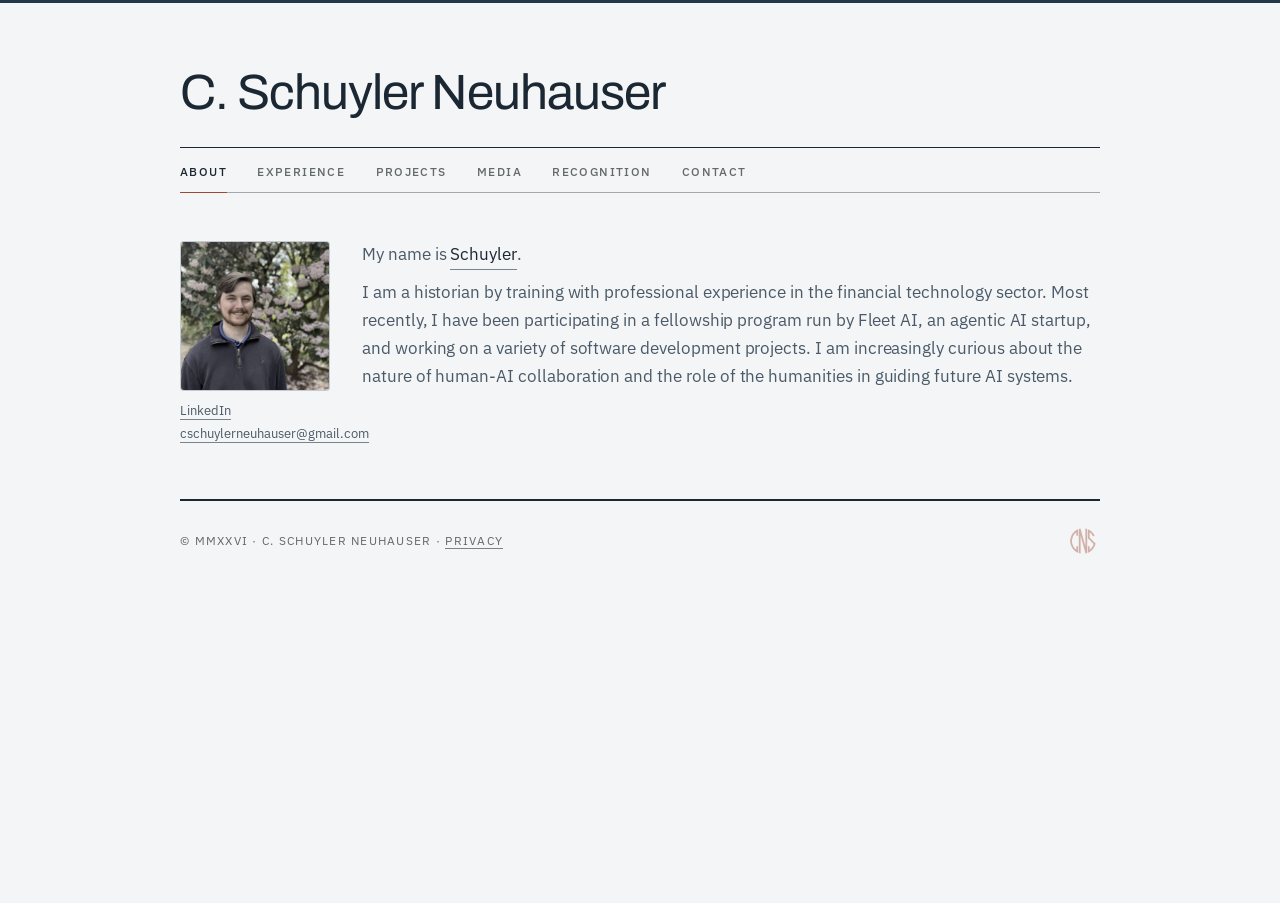
==== commit ec4d5eb9: "Update index.html" ====
--- a/index.html
+++ b/index.html
@@ -368,9 +368,12 @@
      the router script at the foot of the page. No fade on this first view:
      the content is already late enough on a slow connection. */
   .page[data-page="about"] { display: block; animation: none; }
-  /* Deep link to another page: stand down and let the router decide. */
+  /* Deep link to another page: stand down before the router has even loaded. */
   .hashboot .page[data-page="about"]:not(.is-active) { display: none; }
-  /* Once the router has taken over, About fades in like every other page. */
+  /* Router is running: About is an ordinary page again, shown only when it is
+     the current one. Without this it would stay pinned above every section. */
+  .js-router .page[data-page="about"]:not(.is-active) { display: none; }
+  /* On a real navigation — not the first paint — About fades like the rest. */
   .nav-ready .page[data-page="about"].is-active {
     animation: pageIn 0.6s cubic-bezier(0.22, 1, 0.36, 1) 0.15s both;
   }
@@ -1225,6 +1228,10 @@
     };
     var BASE_TITLE = 'C. Schuyler Neuhauser';
 
+    // The router is now in charge of which section is visible, so the CSS
+    // first-paint fallback for About can stand down.
+    document.documentElement.classList.add('js-router');
+
     var pages = document.querySelectorAll('.page');
     var links = document.querySelectorAll('.nav-link');
     var initial = true;
@@ -1281,13 +1288,14 @@
       show('');
     }
 
-    window.addEventListener('hashchange', function(){ route(fromHash()); });
+    window.addEventListener('hashchange', function(){
+      // First navigation: from here on page changes should animate, including
+      // a return to About. The initial view deliberately does not.
+      document.documentElement.classList.add('nav-ready');
+      route(fromHash());
+    });
 
     route(fromHash());
-
-    // The initial view is settled. From here on, page changes are navigation
-    // and should animate — including a return to About.
-    document.documentElement.className += ' nav-ready';
   })();
 </script>
 
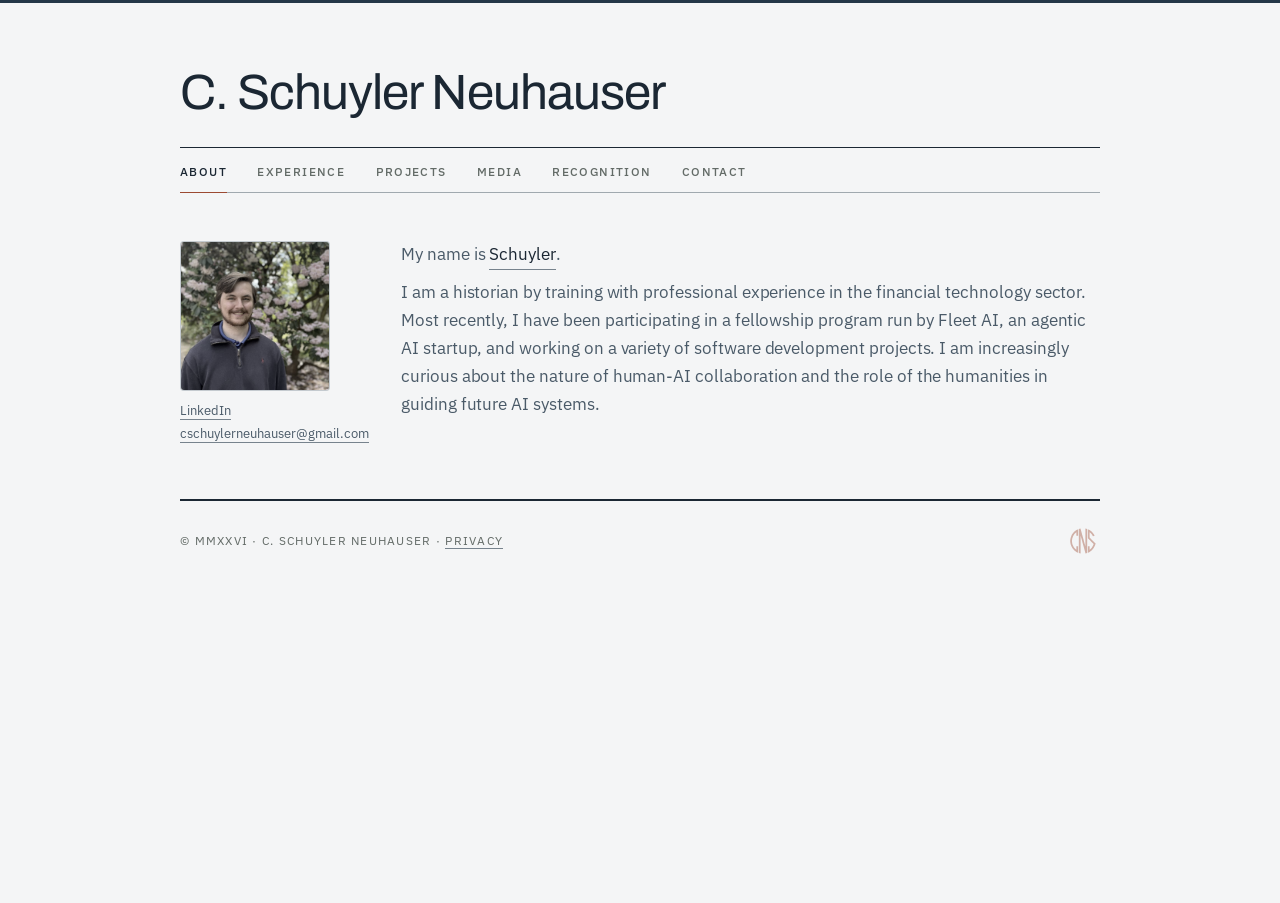
==== commit e5457d90: "Update index.html" ====
--- a/index.html
+++ b/index.html
@@ -6,8 +6,7 @@
 <meta name="color-scheme" content="light">
 <meta name="theme-color" content="#243748">
 
-<title>C. Schuyler Neuhauser — About</title>
-<meta name="description" content="C. Schuyler Neuhauser — historian by training, working in financial technology and on human–AI collaboration.">
+<title>C. Schuyler Neuhauser</title>
 <meta name="author" content="C. Schuyler Neuhauser">
 
 <!-- Canonical domain: schuylerneuhauser.com -->
@@ -17,7 +16,6 @@
 <meta property="og:type" content="profile">
 <meta property="og:site_name" content="C. Schuyler Neuhauser">
 <meta property="og:title" content="C. Schuyler Neuhauser">
-<meta property="og:description" content="Historian by training, working in financial technology and on human–AI collaboration.">
 <meta property="og:url" content="https://schuylerneuhauser.com/">
 <meta property="og:image" content="https://schuylerneuhauser.com/og-image.png">
 <meta property="og:image:width" content="1200">
@@ -26,7 +24,6 @@
 <meta property="og:locale" content="en_US">
 <meta name="twitter:card" content="summary_large_image">
 <meta name="twitter:title" content="C. Schuyler Neuhauser">
-<meta name="twitter:description" content="Historian by training, working in financial technology and on human–AI collaboration.">
 <meta name="twitter:image" content="https://schuylerneuhauser.com/og-image.png">
 
 <link rel="icon" href="favicon.svg" type="image/svg+xml">
@@ -45,837 +42,16 @@
   "url": "https://schuylerneuhauser.com/",
   "image": "https://schuylerneuhauser.com/headshot.jpg",
   "jobTitle": "Finance Fellow",
-  "description": "Historian by training, working in financial technology and on human-AI collaboration.",
   "worksFor": { "@type": "Organization", "name": "Fleet AI" },
   "knowsAbout": ["History", "Financial technology", "Human-AI collaboration"],
   "sameAs": ["https://www.linkedin.com/in/schuylerneuhauser/"]
 }
 </script>
 
-<script>
-  // ── First-paint routing hint ──
-  // Runs before any content is parsed. If the visitor deep-linked to a
-  // specific page we flag it, so CSS suppresses the default About view and
-  // lets the router below pick the right section. On a plain visit no flag is
-  // set, so About paints as soon as the HTML arrives — no JavaScript needed.
-  (function(){
-    var h = (window.location.hash || '').toLowerCase();
-    if (h && h !== '#about' && h !== '#main') {
-      document.documentElement.className += ' hashboot';
-    }
-  })();
-</script>
-
-<style>
-  /* ═══════════════════════════════════════════════════════════════════
-     Self-hosted webfonts — replaces the Google Fonts CDN.
-     No third-party request is made, so no visitor IP is transmitted.
-
-     Archivo .......... SIL Open Font License 1.1 (Archivo-LICENSE.txt)
-     IBM Plex Sans .... SIL Open Font License 1.1 (IBMPlexSans-LICENSE.txt)
-
-     Only the weights the stylesheet actually uses are shipped:
-       Archivo         400, 500, 600           (display)
-       IBM Plex Sans   400, 500, 400 italic    (text)
-
-     Each family ships a `latin` and a `latin-ext` cut. The unicode-range
-     descriptors let the browser download only the cut a page needs.
-
-     IPA coverage (pronunciation widget, /ˈskaɪlər/):
-       ə  U+0259  present in the latin-ext cut of both families
-       ˈ  U+02C8  NOT present in any shipped cut — falls back to a system font
-       ɪ  U+026A  NOT present in any shipped cut — falls back to a system font
-     The two missing characters render in whatever the OS substitutes. This is
-     cosmetic only, and affects two glyphs at small size. Fontsource's subsets
-     simply do not include them; adding them would mean subsetting the full
-     upstream fonts by hand. latin-ext is still required — it carries the
-     schwa, plus accented Latin throughout.
-     ═══════════════════════════════════════════════════════════════════ */
-
-  /* ── Archivo — latin ── */
-  @font-face {
-    font-family: 'Archivo';
-    font-style: normal;
-    font-weight: 400;
-    font-display: swap;
-    src: url('fonts/archivo-latin-400-normal.woff2') format('woff2');
-    unicode-range: U+0000-00FF,U+0131,U+0152-0153,U+02BB-02BC,U+02C6,U+02DA,U+02DC,U+0304,U+0308,U+0329,U+2000-206F,U+20AC,U+2122,U+2191,U+2193,U+2212,U+2215,U+FEFF,U+FFFD;
-  }
-  @font-face {
-    font-family: 'Archivo';
-    font-style: normal;
-    font-weight: 500;
-    font-display: swap;
-    src: url('fonts/archivo-latin-500-normal.woff2') format('woff2');
-    unicode-range: U+0000-00FF,U+0131,U+0152-0153,U+02BB-02BC,U+02C6,U+02DA,U+02DC,U+0304,U+0308,U+0329,U+2000-206F,U+20AC,U+2122,U+2191,U+2193,U+2212,U+2215,U+FEFF,U+FFFD;
-  }
-  @font-face {
-    font-family: 'Archivo';
-    font-style: normal;
-    font-weight: 600;
-    font-display: swap;
-    src: url('fonts/archivo-latin-600-normal.woff2') format('woff2');
-    unicode-range: U+0000-00FF,U+0131,U+0152-0153,U+02BB-02BC,U+02C6,U+02DA,U+02DC,U+0304,U+0308,U+0329,U+2000-206F,U+20AC,U+2122,U+2191,U+2193,U+2212,U+2215,U+FEFF,U+FFFD;
-  }
-
-  /* ── Archivo — latin-ext ── */
-  @font-face {
-    font-family: 'Archivo';
-    font-style: normal;
-    font-weight: 400;
-    font-display: swap;
-    src: url('fonts/archivo-latin-ext-400-normal.woff2') format('woff2');
-    unicode-range: U+0100-02BA,U+02BD-02C5,U+02C7-02CC,U+02CE-02D7,U+02DD-02FF,U+0304,U+0308,U+0329,U+1D00-1DBF,U+1E00-1E9F,U+1EF2-1EFF,U+2020,U+20A0-20AB,U+20AD-20C0,U+2113,U+2C60-2C7F,U+A720-A7FF;
-  }
-  @font-face {
-    font-family: 'Archivo';
-    font-style: normal;
-    font-weight: 500;
-    font-display: swap;
-    src: url('fonts/archivo-latin-ext-500-normal.woff2') format('woff2');
-    unicode-range: U+0100-02BA,U+02BD-02C5,U+02C7-02CC,U+02CE-02D7,U+02DD-02FF,U+0304,U+0308,U+0329,U+1D00-1DBF,U+1E00-1E9F,U+1EF2-1EFF,U+2020,U+20A0-20AB,U+20AD-20C0,U+2113,U+2C60-2C7F,U+A720-A7FF;
-  }
-  @font-face {
-    font-family: 'Archivo';
-    font-style: normal;
-    font-weight: 600;
-    font-display: swap;
-    src: url('fonts/archivo-latin-ext-600-normal.woff2') format('woff2');
-    unicode-range: U+0100-02BA,U+02BD-02C5,U+02C7-02CC,U+02CE-02D7,U+02DD-02FF,U+0304,U+0308,U+0329,U+1D00-1DBF,U+1E00-1E9F,U+1EF2-1EFF,U+2020,U+20A0-20AB,U+20AD-20C0,U+2113,U+2C60-2C7F,U+A720-A7FF;
-  }
-
-  /* ── IBM Plex Sans — latin ── */
-  @font-face {
-    font-family: 'IBM Plex Sans';
-    font-style: normal;
-    font-weight: 400;
-    font-display: swap;
-    src: url('fonts/ibm-plex-sans-latin-400-normal.woff2') format('woff2');
-    unicode-range: U+0000-00FF,U+0131,U+0152-0153,U+02BB-02BC,U+02C6,U+02DA,U+02DC,U+0304,U+0308,U+0329,U+2000-206F,U+20AC,U+2122,U+2191,U+2193,U+2212,U+2215,U+FEFF,U+FFFD;
-  }
-  @font-face {
-    font-family: 'IBM Plex Sans';
-    font-style: normal;
-    font-weight: 500;
-    font-display: swap;
-    src: url('fonts/ibm-plex-sans-latin-500-normal.woff2') format('woff2');
-    unicode-range: U+0000-00FF,U+0131,U+0152-0153,U+02BB-02BC,U+02C6,U+02DA,U+02DC,U+0304,U+0308,U+0329,U+2000-206F,U+20AC,U+2122,U+2191,U+2193,U+2212,U+2215,U+FEFF,U+FFFD;
-  }
-  @font-face {
-    font-family: 'IBM Plex Sans';
-    font-style: italic;
-    font-weight: 400;
-    font-display: swap;
-    src: url('fonts/ibm-plex-sans-latin-400-italic.woff2') format('woff2');
-    unicode-range: U+0000-00FF,U+0131,U+0152-0153,U+02BB-02BC,U+02C6,U+02DA,U+02DC,U+0304,U+0308,U+0329,U+2000-206F,U+20AC,U+2122,U+2191,U+2193,U+2212,U+2215,U+FEFF,U+FFFD;
-  }
-
-  /* ── IBM Plex Sans — latin-ext (carries the IPA glyphs) ── */
-  @font-face {
-    font-family: 'IBM Plex Sans';
-    font-style: normal;
-    font-weight: 400;
-    font-display: swap;
-    src: url('fonts/ibm-plex-sans-latin-ext-400-normal.woff2') format('woff2');
-    unicode-range: U+0100-02BA,U+02BD-02C5,U+02C7-02CC,U+02CE-02D7,U+02DD-02FF,U+0304,U+0308,U+0329,U+1D00-1DBF,U+1E00-1E9F,U+1EF2-1EFF,U+2020,U+20A0-20AB,U+20AD-20C0,U+2113,U+2C60-2C7F,U+A720-A7FF;
-  }
-  @font-face {
-    font-family: 'IBM Plex Sans';
-    font-style: normal;
-    font-weight: 500;
-    font-display: swap;
-    src: url('fonts/ibm-plex-sans-latin-ext-500-normal.woff2') format('woff2');
-    unicode-range: U+0100-02BA,U+02BD-02C5,U+02C7-02CC,U+02CE-02D7,U+02DD-02FF,U+0304,U+0308,U+0329,U+1D00-1DBF,U+1E00-1E9F,U+1EF2-1EFF,U+2020,U+20A0-20AB,U+20AD-20C0,U+2113,U+2C60-2C7F,U+A720-A7FF;
-  }
-  @font-face {
-    font-family: 'IBM Plex Sans';
-    font-style: italic;
-    font-weight: 400;
-    font-display: swap;
-    src: url('fonts/ibm-plex-sans-latin-ext-400-italic.woff2') format('woff2');
-    unicode-range: U+0100-02BA,U+02BD-02C5,U+02C7-02CC,U+02CE-02D7,U+02DD-02FF,U+0304,U+0308,U+0329,U+1D00-1DBF,U+1E00-1E9F,U+1EF2-1EFF,U+2020,U+20A0-20AB,U+20AD-20C0,U+2113,U+2C60-2C7F,U+A720-A7FF;
-  }
-
-  *, *::before, *::after { box-sizing: border-box; margin: 0; padding: 0; }
-
-  :root {
-    --font-display: 'Archivo', system-ui, sans-serif;
-    --font-text: 'IBM Plex Sans', system-ui, sans-serif;
-    /* ── Atlantic Coast palette (from the quarterly) ──
-       Ratios are against --paper; all text pairs meet WCAG AA. */
-    --oak: #1b2733;          /* weathered navy — primary ink        13.89:1 */
-    --chestnut: #4a5a68;     /* slate — mid body text                6.51:1 */
-    --tobacco: #636b67;      /* muted gray-green accent              5.02:1 */
-    --oxblood: #9c4a32;      /* rust — the single warm accent        5.59:1 */
-    --navy: #243748;         /* deep navy — top line & Schuyler     11.22:1 */
-    --paper: #f4f5f6;        /* cool near-white */
-    --paper-deep: #e8eaec;
-    --muted: #636b67;
-    --rule: rgba(36,55,72,0.18);        /* hairlines — decorative */
-    --rule-strong: rgba(36,55,72,0.4);  /* structural rules — decorative */
-    --underline: rgba(36,55,72,0.60);   /* link underlines — 3.55:1, meets WCAG 1.4.11 */
-  }
-
-  html { background: var(--paper); height: 100%; }
-
-  body {
-    font-family: var(--font-text);
-    min-height: 100vh;
-    min-height: 100dvh;
-    /* Load-bearing: the pronunciation widget's absolutely-positioned IPA
-       layer sits outside its box while hidden. Removing this can produce a
-       horizontal scrollbar on narrow screens. */
-    overflow-x: hidden;
-    background: var(--paper);
-    color: var(--oak);
-    -webkit-font-smoothing: antialiased;
-  }
-
-  /* Visually hidden, but read aloud by screen readers */
-  .sr-only {
-    position: absolute;
-    width: 1px; height: 1px;
-    padding: 0; margin: -1px;
-    overflow: hidden;
-    clip: rect(0 0 0 0);
-    clip-path: inset(50%);
-    white-space: nowrap;
-    border: 0;
-  }
-
-  /* Skip link — first in the tab order, invisible until focused */
-  .skip-link {
-    position: absolute;
-    left: 0.5rem;
-    top: -4rem;
-    z-index: 10;
-    padding: 0.6rem 1rem;
-    background: var(--oak);
-    color: var(--paper);
-    font-family: var(--font-text);
-    font-size: 0.85rem;
-    letter-spacing: 0.04em;
-    text-decoration: none;
-    border-radius: 2px;
-    transition: top 0.2s;
-  }
-  .skip-link:focus { top: 0.5rem; }
-
-  @keyframes rise { to { opacity: 1; transform: translateY(0); } }
-  @keyframes fadeIn { to { opacity: 1; } }
-  @keyframes drawWidth { from { transform: scaleX(0); } to { transform: scaleX(1); } }
-  @keyframes pageIn { from { opacity: 0; transform: translateY(10px); } to { opacity: 1; transform: translateY(0); } }
-
-  /* ── Narkomfin ribbon: warm band edge to edge ── */
-  .ribbon-top { height: 3px; background: var(--navy); width: 100%; }
-
-  .card {
-    position: relative;
-    width: 100%;
-    max-width: 1080px;
-    margin: 0 auto;
-    min-height: 100vh;
-    min-height: 100dvh;
-    padding: 0 5rem;
-    opacity: 0;
-    transform: translateY(16px);
-    animation: rise 0.9s cubic-bezier(0.22, 1, 0.36, 1) 0.1s forwards;
-  }
-
-  /* ── Masthead ── */
-  .masthead {
-    padding: 4rem 0 0;
-    position: relative;
-    text-align: left;            /* quarterly: left-aligned masthead */
-    opacity: 0;
-    animation: fadeIn 0.7s ease 0.4s forwards;
-  }
-
-  .name {
-    font-family: var(--font-display);
-    font-size: 3.1rem;
-    font-weight: 400;
-    letter-spacing: -0.02em;
-    line-height: 1.04;
-    color: var(--oak);
-  }
-  .name em { font-style: normal; font-weight: 500; color: var(--navy); }
-
-  /* the Narkomfin closing bar — but warm, double-ruled like a diploma */
-  .masthead-bar {
-    margin: 1.8rem 0 0;
-    width: 100%;
-    height: 1px;
-    background: var(--oak);
-    transform-origin: left;
-    animation: drawWidth 0.9s cubic-bezier(0.22, 1, 0.36, 1) 0.6s both;
-  }
-
-  /* ── Menu bar: navigation ── */
-  .masthead-foot {
-    display: flex;
-    justify-content: space-between;
-    align-items: flex-end;
-    flex-wrap: wrap;
-    gap: 0 2.5rem;
-    margin-top: 0.95rem;
-    border-bottom: 1px solid var(--rule-strong);
-  }
-
-  .nav {
-    display: flex;
-    flex-wrap: wrap;
-    align-items: baseline;
-    gap: 0.4rem 1.9rem;
-  }
-  .nav-link {
-    position: relative;
-    display: inline-block;
-    font-family: var(--font-text);
-    text-transform: uppercase;
-    font-size: 0.72rem;
-    font-weight: 500;
-    letter-spacing: 0.12em;
-    text-decoration: none;
-    color: var(--tobacco);
-    padding-bottom: 0.85rem;
-    transition: color 0.25s;
-  }
-  .nav-link .nav-link-text { display: inline-block; margin-right: 0; }
-  .nav-link::after {
-    content: '';
-    position: absolute;
-    left: 0; right: 0;
-    bottom: -1px;
-    height: 1.5px;
-    background: var(--oxblood);
-    transform: scaleX(0);
-    transform-origin: left;
-    transition: transform 0.4s cubic-bezier(0.22, 1, 0.36, 1);
-  }
-  .nav-link:hover { color: var(--oak); }
-  .nav-link.is-active { color: var(--oak); }
-  .nav-link.is-active::after { transform: scaleX(1); }
-
-  /* ── Pages ── */
-  .page { display: none; }
-  .page.is-active {
-    display: block;
-    animation: pageIn 0.6s cubic-bezier(0.22, 1, 0.36, 1) 0.15s both;
-  }
-  /* ── First paint ──
-     About is visible from the moment the HTML lands, rather than waiting for
-     the router script at the foot of the page. No fade on this first view:
-     the content is already late enough on a slow connection. */
-  .page[data-page="about"] { display: block; animation: none; }
-  /* Deep link to another page: stand down before the router has even loaded. */
-  .hashboot .page[data-page="about"]:not(.is-active) { display: none; }
-  /* Router is running: About is an ordinary page again, shown only when it is
-     the current one. Without this it would stay pinned above every section. */
-  .js-router .page[data-page="about"]:not(.is-active) { display: none; }
-  /* On a real navigation — not the first paint — About fades like the rest. */
-  .nav-ready .page[data-page="about"].is-active {
-    animation: pageIn 0.6s cubic-bezier(0.22, 1, 0.36, 1) 0.15s both;
-  }
-
-  /* focused programmatically on route change — never draw a ring on it */
-  .page:focus, main:focus { outline: none; }
-
-  /* ── About: rail + intro ── */
-  .layout { padding: 3rem 0 0; }
-
-  /* single-column pages */
-  .page-body {
-    padding: 3rem 0 0;
-    max-width: 760px;
-  }
-
-  .intro {
-    display: grid;
-    grid-template-columns: 150px 1fr;
-    gap: 2rem;
-    align-items: start;
-  }
-  .intro-photo-col {
-    display: flex;
-    flex-direction: column;
-    gap: 0.7rem;
-  }
-  .intro-photo {
-    width: 150px;
-    height: 150px;
-    border-radius: 4px;
-    overflow: hidden;
-    background: var(--paper-deep);
-    border: 1px solid var(--rule);
-  }
-  .intro-photo img {
-    width: 100%;
-    height: 100%;
-    object-fit: cover;
-    display: block;
-    filter: grayscale(0.60);
-  }
-  .intro-links {
-    display: flex;
-    flex-direction: column;
-    gap: 0.3rem;
-    font-family: var(--font-text);
-    font-size: 0.82rem;
-  }
-  .intro-links a {
-    color: var(--chestnut);
-    text-decoration: none;
-    border-bottom: 1px solid var(--underline);
-    width: fit-content;
-    transition: color 0.2s, border-color 0.2s;
-  }
-  .intro-links a:hover { color: var(--oxblood); border-color: var(--oxblood); }
-
-  .intro-text {
-    font-family: var(--font-text);
-    font-size: 1.06rem;
-    font-weight: 400;
-    line-height: 1.65;
-    letter-spacing: -0.003em;
-    color: var(--chestnut);
-  }
-  .intro-name-line {
-    display: block;
-    margin-bottom: 0.55em;
-  }
-
-  /* ── The name that says itself ──
-     "Schuyler" widens and cross-fades into its pronunciation on hover OR
-     keyboard focus. Width is animated from measured px values (set by JS in
-     --pron-w / --pron-i); clip-path is used instead of overflow:hidden so the
-     inline baseline is left undisturbed. Screen readers get the pronunciation
-     from the .sr-only span instead of the visual layer. */
-  .pron {
-    position: relative;
-    display: inline-block;
-    white-space: nowrap;
-    vertical-align: baseline;
-    width: var(--pron-w, auto);
-    color: var(--oak);
-    border-bottom: 1px solid var(--underline);
-    cursor: help;
-    clip-path: inset(-0.7em 0 -0.7em 0);
-    transition: width 0.5s cubic-bezier(0.22, 1, 0.36, 1),
-                color 0.35s ease,
-                border-color 0.35s ease;
-  }
-  .pron-word,
-  .pron-ipa {
-    display: inline-block;
-    transition: opacity 0.35s ease;
-  }
-  .pron-ipa {
-    position: absolute;
-    left: 0;
-    top: 0;
-    opacity: 0;
-  }
-  /* Only the IPA itself is set apart — "Schuyler, pronounced" inherits the
-     surrounding prose font, size and color so it matches the word it
-     replaces exactly; the oxblood is reserved for the transcription. */
-  .pron-ipa .pron-ipa-text {
-    font-size: 0.92em;
-    letter-spacing: 0.01em;
-    color: var(--oxblood);
-  }
-  .pron:focus-visible,
-  .pron.is-open {
-    width: var(--pron-i, auto);
-    outline: none;
-  }
-  .pron:focus-visible .pron-word,
-  .pron.is-open .pron-word { opacity: 0; }
-  .pron:focus-visible .pron-ipa,
-  .pron.is-open .pron-ipa { opacity: 1; }
-  /* Hover is reserved for real pointers. On a touchscreen a tap leaves :hover
-     stuck on, and tapping again re-applies it — so it could never be tapped
-     off. Touch devices use the .is-open class toggled in JS instead. */
-  @media (hover: hover) and (pointer: fine) {
-    .pron:hover {
-      width: var(--pron-i, auto);
-    }
-    .pron:hover .pron-word { opacity: 0; }
-    .pron:hover .pron-ipa  { opacity: 1; }
-  }
-  /* it is focusable, so it must look focused — a 2px ring rather than a
-     thickened underline, which was too easy to miss next to the border
-     that is already there. Meets WCAG 2.4.11 / 1.4.11 at 5.66:1. */
-  .pron:focus-visible {
-    outline: 2px solid var(--oxblood);
-    outline-offset: 3px;
-    border-radius: 2px;
-  }
-
-  .info-label {
-    font-family: var(--font-text);
-    text-transform: uppercase;
-    font-size: 0.72rem;
-    font-weight: 500;
-    letter-spacing: 0.13em;
-    color: var(--oxblood);
-    margin-bottom: 0.2rem;
-    margin-top: 1.1rem;
-  }
-  .info-value { font-size: 0.95rem; color: var(--oak); font-weight: 400; line-height: 1.4; }
-  .info-value a {
-    color: var(--oak); text-decoration: none;
-    border-bottom: 1px solid var(--underline); transition: color 0.2s, border-color 0.2s;
-  }
-  .info-value a:hover { color: var(--oxblood); border-color: var(--oxblood); }
-
-  /* ── Section entries ── */
-  .entry {
-    position: relative;
-    border-top: 1px solid var(--rule-strong);
-  }
-  .entry:first-child { border-top: none; }
-
-  /* Heading row: numeral · title. The numeral is a tabular index rather than
-     a display figure, so the title carries the hierarchy. */
-  .entry-head {
-    display: grid;
-    grid-template-columns: 2.4rem 1fr;
-    gap: 0 1.1rem;
-    align-items: baseline;
-    width: 100%;
-    padding: 1.75rem 0 0.95rem;
-    text-align: left;
-  }
-  .entry:first-child .entry-head { padding-top: 0.2rem; }
-
-  .entry-num {
-    font-family: var(--font-text);
-    font-size: 0.72rem;
-    font-style: normal;
-    font-weight: 500;
-    letter-spacing: 0.08em;
-    font-variant-numeric: tabular-nums;
-    line-height: 1;
-    color: var(--oxblood);
-    padding-top: 0;
-    user-select: none;
-  }
-
-  .entry-title {
-    font-family: var(--font-display);
-    text-transform: uppercase;
-    font-size: 0.95rem;
-    font-weight: 600;
-    letter-spacing: 0.06em;
-    color: var(--oak);
-  }
-
-  .entry-body-wrap { padding-left: 3.5rem; }
-
-  .entry-body {
-    font-family: var(--font-text);
-    font-size: 1.02rem;
-    font-weight: 400;
-    line-height: 1.65;
-    color: var(--chestnut);
-  }
-  .entry-body-inner { padding: 0 0 1.6rem; }
-  .entry-body a {
-    color: var(--oak); text-decoration: none;
-    border-bottom: 1px solid var(--underline);
-    transition: color 0.2s, border-color 0.2s;
-  }
-  .entry-body a:hover { color: var(--oxblood); border-color: var(--oxblood); }
-
-  .proj-list { list-style: none; }
-  .proj-list li { position: relative; padding-left: 1.35rem; margin-bottom: 0.9rem; }
-  .proj-list li:last-child { margin-bottom: 0; }
-
-  /* A square tick suits grotesque type better than a letterpress fleuron */
-  .proj-list li::before,
-  .tl-notes li::before {
-    content: '';
-    position: absolute;
-    top: 0.62em;
-    left: 0;
-    width: 6px;
-    height: 6px;
-    background: var(--oxblood);
-    border-radius: 1px;
-  }
-
-  /* ── Work History: vertical timeline ── */
-  .timeline {
-    list-style: none;
-    position: relative;
-    padding-left: 2.2rem;
-    max-width: 640px;
-  }
-  /* the engraved spine */
-  .timeline::before {
-    content: '';
-    position: absolute;
-    left: 4px;
-    top: 0.7rem;
-    bottom: 0.7rem;
-    width: 1px;
-    background: var(--rule-strong);
-  }
-
-  .tl-item { position: relative; padding-bottom: 2.7rem; }
-  .tl-item:last-child { padding-bottom: 0; }
-
-  /* node on the spine, one per employer */
-  .tl-item::before {
-    content: '';
-    position: absolute;
-    left: -2.2rem;
-    top: 0.42rem;
-    width: 9px;
-    height: 9px;
-    border-radius: 50%;
-    background: var(--paper);
-    border: 2px solid var(--tobacco);
-  }
-  .tl-item.is-current::before { background: var(--oxblood); border-color: var(--oxblood); }
-
-  .tl-org {
-    font-family: var(--font-display);
-    font-size: 1.02rem;
-    font-weight: 600;
-    letter-spacing: -0.005em;
-    text-transform: none;
-    color: var(--oak);
-  }
-
-  .tl-stint { position: relative; margin-top: 0.55rem; }
-  /* secondary node, only where one employer holds more than one title */
-  .tl-item.has-many .tl-stint::before {
-    content: '';
-    position: absolute;
-    left: calc(-2.2rem + 2px);
-    top: 0.62rem;
-    width: 5px;
-    height: 5px;
-    border-radius: 50%;
-    background: var(--rule-strong);
-  }
-
-  .tl-role {
-    font-family: var(--font-text);
-    font-size: 1rem;
-    font-weight: 400;
-    font-style: normal;
-    line-height: 1.5;
-    color: var(--chestnut);
-  }
-  .tl-date {
-    font-family: var(--font-text);
-    text-transform: uppercase;
-    font-size: 0.72rem;
-    font-weight: 500;
-    letter-spacing: 0.11em;
-    font-variant-numeric: tabular-nums;
-    color: var(--tobacco);
-    margin-top: 0.25rem;
-  }
-
-  .tl-notes { list-style: none; margin-top: 0.8rem; }
-  .tl-notes li {
-    position: relative;
-    padding-left: 1.35rem;
-    margin-bottom: 0.7rem;
-    font-family: var(--font-text);
-    font-size: 1.02rem;
-    font-weight: 400;
-    line-height: 1.65;
-    color: var(--chestnut);
-  }
-  .tl-notes li:last-child { margin-bottom: 0; }
-
-  /* ── Contact ── */
-  .contact-lede {
-    font-family: var(--font-text);
-    font-size: 1.06rem;
-    font-weight: 400;
-    line-height: 1.65;
-    letter-spacing: -0.003em;
-    color: var(--chestnut);
-    max-width: 34em;
-  }
-  .contact-list {
-    display: grid;
-    grid-template-columns: repeat(auto-fit, minmax(240px, 1fr));
-    gap: 2.5rem;
-    margin-top: 2.5rem;
-    padding-top: 2rem;
-    border-top: 1px solid var(--rule-strong);
-    max-width: 620px;
-  }
-  .contact-list .info-label { margin-top: 0; }
-  .contact-list .info-value { font-size: 1rem; }
-
-  /* ── Privacy ── */
-  .prose {
-    font-family: var(--font-text);
-    font-size: 1.02rem;
-    font-weight: 400;
-    line-height: 1.65;
-    color: var(--chestnut);
-    max-width: 34em;
-    margin-top: 2.5rem;
-    padding-top: 2rem;
-    border-top: 1px solid var(--rule-strong);
-  }
-  .prose p { margin-bottom: 1rem; }
-  .prose p:last-child { margin-bottom: 0; }
-  .prose a {
-    color: var(--oak); text-decoration: none;
-    border-bottom: 1px solid var(--underline);
-    transition: color 0.2s, border-color 0.2s;
-  }
-  .prose a:hover { color: var(--oxblood); border-color: var(--oxblood); }
-
-  /* ── Footer ── */
-  .footer {
-    margin-top: 3.5rem;
-    padding: 1.4rem 0 3rem;
-    border-top: 2px solid var(--oak);
-    display: flex;
-    justify-content: space-between;
-    align-items: center;
-    flex-wrap: nowrap;
-    gap: 0.5rem;
-    font-family: var(--font-text);
-    text-transform: uppercase;
-    font-size: 0.72rem;
-    letter-spacing: 0.11em;
-    color: var(--muted);
-    opacity: 0;
-    animation: fadeIn 0.7s ease 1s forwards;
-  }
-  .footer a {
-    color: var(--muted);
-    text-decoration: none;
-    border-bottom: 1px solid var(--underline);
-    transition: color 0.2s, border-color 0.2s;
-  }
-  .footer a:hover { color: var(--oxblood); border-color: var(--oxblood); }
-  .footer-credit { flex: 1 1 auto; min-width: 0; }
-  .footer .monogram-mark {
-    display: inline-flex;
-    flex: 0 0 auto;
-    color: var(--oxblood);
-    opacity: 0.4;
-  }
-  .footer .monogram-mark svg {
-    width: 34px;
-    height: 34px;
-    display: block;
-  }
-
-  /* Visible keyboard focus — sans UI reads as interactive, so it
-     needs to behave that way for keyboard users too */
-  a:focus-visible {
-    outline: 2px solid var(--oxblood);
-    outline-offset: 3px;
-    border-radius: 2px;
-  }
-
-  /* ── Responsive ── */
-  @media (max-width: 760px) {
-    .card { padding: 0 1.75rem; }
-    .name { font-size: 2.2rem; }
-    .masthead-foot { flex-direction: column; align-items: flex-start; gap: 0.85rem; }
-    .nav { gap: 0.4rem 1.5rem; }
-    /* taller touch targets: ~40px instead of ~22px */
-    .nav-link { font-size: 0.86rem; padding-top: 0.9rem; padding-bottom: 0.5rem; }
-    .intro { grid-template-columns: 1fr; gap: 1.2rem; }
-    .layout { padding-top: 2rem; }
-    .page-body { padding-top: 2rem; }
-    .entry-head { grid-template-columns: 2rem 1fr; gap: 0 0.9rem; }
-    .entry-body-wrap { padding-left: 2.9rem; }
-    .timeline { padding-left: 1.7rem; }
-    .tl-item::before { left: -1.7rem; }
-    .tl-item.has-many .tl-stint::before { left: calc(-1.7rem + 2px); }
-
-    /* ── Pronunciation on small screens ──
-       The full phrase is wider than a phone line, so the inline-block used to
-       rewrap mid-animation — a jump no transition can smooth over. Here only
-       the transcription is shown: it is barely wider than the name itself, so
-       the box cross-fades in place without the line ever rewrapping. */
-    .pron { cursor: pointer; }
-    .pron-ipa-lead,
-    .pron-ipa-said { display: none; }
-
-    /* At this width the tap toggle is the only trigger. Hover and focus are
-       wound back to the closed state — this device reports itself as
-       hover-capable, so :hover would otherwise fire on tap and stick. */
-    .pron:hover,
-    .pron:focus-visible { width: var(--pron-w, auto); }
-    .pron:hover .pron-word,
-    .pron:focus-visible .pron-word { opacity: 1; }
-    .pron:hover .pron-ipa,
-    .pron:focus-visible .pron-ipa { opacity: 0; }
-
-    /* listed after the above so it wins the tie when both are in play */
-    .pron.is-open { width: var(--pron-i, auto); }
-    .pron.is-open .pron-word { opacity: 0; }
-    .pron.is-open .pron-ipa  { opacity: 1; }
-
-    /* Keep the monogram on the credit line's right edge instead of letting
-       it wrap to a row of its own once the text needs two lines. */
-    .footer { gap: 1.25rem; }
-  }
-
-  @media (prefers-reduced-motion: reduce) {
-    *, *::before, *::after {
-      animation-duration: 0.01ms !important;
-      animation-iteration-count: 1 !important;
-      transition-duration: 0.01ms !important;
-      scroll-behavior: auto !important;
-    }
-  }
-
-  /* ── Print: reveal every page, drop the interactive chrome ── */
-  @media print {
-    .page { display: block !important; }
-    .card { min-height: 0; padding: 0; opacity: 1; transform: none; animation: none; }
-    .masthead, .footer { opacity: 1; animation: none; }
-    .nav, .ribbon-top, .skip-link, .monogram-mark { display: none; }
-    .page-body, .layout { padding-top: 1.5rem; }
-    body { background: #fff; color: #000; }
-    .entry, .tl-item { break-inside: avoid; }
-    /* print the destination of every outbound link */
-    .entry-body a[href^="http"]::after,
-    .info-value a[href^="http"]::after { content: " (" attr(href) ")"; font-size: 0.8em; }
-  }
-
-</style>
-<noscript><style>
-  /* Without JS the router cannot run, so show every page in sequence — and
-     un-hide the section headings, or the seven sections run together with
-     no visible divisions at all. */
-  .page { display: block !important; }
-  .page > h2.sr-only {
-    position: static;
-    width: auto; height: auto;
-    margin: 3.5rem 0 0;
-    padding: 1.4rem 0 0;
-    border-top: 2px solid var(--oak);
-    clip: auto;
-    clip-path: none;
-    font-family: var(--font-display);
-    text-transform: uppercase;
-    font-size: 0.95rem;
-    font-weight: 600;
-    letter-spacing: 0.06em;
-    color: var(--oak);
-  }
-  .page:first-of-type > h2.sr-only { margin-top: 1.5rem; }
-  .nav { display: none; }
-</style></noscript>
+<script src="boot.js"></script>
+
+<link rel="stylesheet" href="styles.css">
+<noscript><link rel="stylesheet" href="noscript.css"></noscript>
 </head>
 <body>
 <a class="skip-link" href="#main">Skip to content</a>
@@ -884,7 +60,7 @@
 
   <!-- Masthead + menu bar -->
   <header class="masthead">
-    <h1 class="name">C. Schuyler Neuhauser</h1>
+    <h1 class="name"><a href="#about">C. Schuyler Neuhauser</a></h1>
     <div class="masthead-bar"></div>
 
     <div class="masthead-foot">
@@ -913,10 +89,6 @@
             <div class="intro-photo">
               <img src="headshot.jpg" alt="C. Schuyler Neuhauser" width="150" height="150" />
             </div>
-            <div class="intro-links">
-              <a href="https://www.linkedin.com/in/schuylerneuhauser/" target="_blank" rel="noopener noreferrer">LinkedIn<span class="sr-only"> (opens in a new tab)</span></a>
-              <a class="email-link" data-u="cschuylerneuhauser" data-d="gmail" data-t="com" href="#" rel="nofollow">cschuylerneuhauser [at] gmail [dot] com</a>
-            </div>
           </div>
           <div class="intro-text">
             <div class="intro-name-line">My name is <span class="pron" tabindex="0"><span class="pron-word">Schuyler</span><span class="pron-ipa" aria-hidden="true"><span class="pron-ipa-lead">Schuyler, </span><span class="pron-ipa-said">pronounced </span><span class="pron-ipa-text">/ˈskaɪlər/ SKY-lər</span></span><span class="sr-only">, pronounced SKY-lər</span></span>.</div>
@@ -924,6 +96,10 @@
             Most recently, I have been participating in a fellowship program run by Fleet AI, an agentic AI startup,
             and working on a variety of software development projects. I am increasingly curious about the
             nature of human-AI collaboration and the role of the humanities in guiding future AI systems.
+          </div>
+          <div class="intro-links">
+            <a href="https://www.linkedin.com/in/schuylerneuhauser/" target="_blank" rel="noopener noreferrer">LinkedIn<span class="sr-only"> (opens in a new tab)</span></a>
+            <a class="email-link" data-u="cschuylerneuhauser" data-d="gmail" data-t="com" href="#" rel="nofollow">cschuylerneuhauser [at] gmail [dot] com</a>
           </div>
         </div>
       </div>
@@ -1140,9 +316,10 @@
 
       <div class="prose">
         <p>
-          Nothing, essentially. This site sets no cookies, runs no analytics, embeds
-          no trackers and stores nothing in your browser. There are no forms, so there
-          is nothing for you to submit.
+          Almost nothing. This site sets no cookies, embeds no third-party
+          trackers and stores nothing in your browser. There are no forms, so there
+          is nothing for you to submit. The only information about your visit is
+          what the host records automatically, described below.
         </p>
         <p>
           Typefaces are served from this site rather than from a third-party font
@@ -1153,10 +330,17 @@
           This site is hosted by <strong>Cloudflare, Inc.</strong>, who keep standard
           server access logs. These typically record IP address, browser user-agent,
           the page requested and the time of the request. They exist so the host can
-          operate and secure the service; I have no separate access to them and do not
-          use them for tracking, profiling or analytics. Where the GDPR applies, the
+          operate and secure the service. I do not have access to the raw logs
+          themselves, but I can see aggregate summaries Cloudflare produces from
+          them &mdash; request and visitor counts, which pages were requested, which
+          sites linked here, and which countries traffic came from. These summaries
+          are counts, not profiles: they do not let me identify you, follow you
+          between visits, or link your activity here to anything else. No analytics
+          script runs in your browser, and nothing is sent to any third-party
+          analytics service. Where the GDPR applies, the
           lawful basis is legitimate interest (Article 6(1)(f)) in keeping the site
-          running and secure. Retention is set by the host and is typically a matter of
+          running and secure and in understanding how it is used. Retention is set by
+          the host and is typically a matter of
           days; see <a href="https://www.cloudflare.com/privacypolicy/" target="_blank" rel="noopener noreferrer">Cloudflare's privacy policy<span class="sr-only"> (opens in a new tab)</span></a> for their current policy.
         </p>
         <p>
@@ -1193,182 +377,6 @@
 
 </div>
 
-<script>
-  // ── Email addresses ──
-  // Assembled from data-attributes at load. Simple HTML scrapers do not run
-  // JS, so the plain address never appears in the served source; everyone
-  // else — including keyboard and screen-reader users — gets a real, working
-  // mailto link with no interaction required.
-  (function(){
-    Array.prototype.forEach.call(document.querySelectorAll('.email-link'), function(a){
-      var addr = a.getAttribute('data-u') + '@' +
-                 a.getAttribute('data-d') + '.' +
-                 a.getAttribute('data-t');
-      a.href = 'mailto:' + addr;
-      a.textContent = addr;
-      a.removeAttribute('rel');
-    });
-  })();
-</script>
-
-<script>
-  // ── Router: hash-driven page switching ──
-  (function(){
-    var PAGES  = ['about', 'experience', 'projects', 'media', 'recognition', 'contact', 'privacy'];
-    // Entries that live inside a page, so #photography opens Recognition
-    // and scrolls to it rather than silently doing nothing.
-    var ENTRIES = {
-      building: 'projects', history: 'projects', climate: 'projects',
-      podcasts: 'media',
-      fintech: 'recognition', photography: 'recognition'
-    };
-    var LABELS = {
-      about: 'About', experience: 'Experience', projects: 'Projects',
-      media: 'Media', recognition: 'Recognition', contact: 'Contact', privacy: 'Privacy'
-    };
-    var BASE_TITLE = 'C. Schuyler Neuhauser';
-
-    // The router is now in charge of which section is visible, so the CSS
-    // first-paint fallback for About can stand down.
-    document.documentElement.classList.add('js-router');
-
-    var pages = document.querySelectorAll('.page');
-    var links = document.querySelectorAll('.nav-link');
-    var initial = true;
-
-    function show(name, scrollTo){
-      if (PAGES.indexOf(name) === -1) name = 'about';
-
-      Array.prototype.forEach.call(pages, function(p){
-        p.classList.toggle('is-active', p.getAttribute('data-page') === name);
-      });
-      Array.prototype.forEach.call(links, function(l){
-        var on = l.getAttribute('data-page') === name;
-        l.classList.toggle('is-active', on);
-        if (on) { l.setAttribute('aria-current', 'page'); }
-        else { l.removeAttribute('aria-current'); }
-      });
-
-      // Each view is a distinct page as far as the reader is concerned, so give
-      // it a distinct title — for the tab, for history and for bookmarks.
-      document.title = BASE_TITLE + ' — ' + LABELS[name];
-
-      // On a route change, move focus into the new section and reset scroll.
-      // Without this a screen reader announces nothing and a keyboard user has
-      // to tab back through the whole nav. Skipped on first paint so we don't
-      // steal focus from someone who has just arrived.
-      if (!initial) {
-        var el = document.getElementById(name);
-        if (el && el.focus) { el.focus({ preventScroll: true }); }
-        window.scrollTo(0, 0);
-      }
-      initial = false;
-
-      // Deep link to an entry: scroll to it now that its page is visible.
-      if (scrollTo) {
-        var target = document.getElementById(scrollTo);
-        if (target) {
-          if (target.scrollIntoView) { target.scrollIntoView(); }
-          if (target.hasAttribute('tabindex') === false) { target.setAttribute('tabindex', '-1'); }
-          if (target.focus) { target.focus({ preventScroll: true }); }
-        }
-      }
-    }
-
-    function fromHash(){
-      return (window.location.hash || '').replace('#', '').toLowerCase();
-    }
-
-    function route(h){
-      if (PAGES.indexOf(h) !== -1) { show(h); return; }
-      // A deep link to an entry: open the page that contains it.
-      if (Object.prototype.hasOwnProperty.call(ENTRIES, h)) { show(ENTRIES[h], h); return; }
-      // Anything else (e.g. #main from the skip link) is not ours to handle.
-      if (h) return;
-      show('');
-    }
-
-    window.addEventListener('hashchange', function(){
-      // First navigation: from here on page changes should animate, including
-      // a return to About. The initial view deliberately does not.
-      document.documentElement.classList.add('nav-ready');
-      route(fromHash());
-    });
-
-    route(fromHash());
-  })();
-</script>
-
-<script>
-  // ── "Schuyler" → pronunciation: measure both states so the width can
-  //    be animated between two exact pixel values. ──
-  (function(){
-    var els = Array.prototype.slice.call(document.querySelectorAll('.pron'));
-    if (!els.length) return;
-
-    function measure(){
-      els.forEach(function(el){
-        // Skip if the element's page is hidden — it would measure as 0px wide.
-        if (!el.offsetParent) return;
-        var word = el.querySelector('.pron-word');
-        var ipa  = el.querySelector('.pron-ipa');
-        if (!word || !ipa) return;
-        var prev = el.style.transition;
-        el.style.transition = 'none';
-        el.style.width = 'auto';
-        var w = word.getBoundingClientRect().width;
-        var i = ipa.getBoundingClientRect().width;
-        el.style.width = '';
-        if (!w || !i) { el.style.transition = prev; return; }
-        el.style.setProperty('--pron-w', w.toFixed(2) + 'px');
-        el.style.setProperty('--pron-i', i.toFixed(2) + 'px');
-        void el.offsetWidth;               // flush before restoring transition
-        el.style.transition = prev;
-      });
-    }
-
-    // Tap / click / Enter toggles the pronunciation open and closed. This is
-    // what makes it dismissable on touch, where :hover never lets go.
-    function setOpen(el, on){ el.classList.toggle('is-open', on); }
-    function close(){ els.forEach(function(el){ setOpen(el, false); }); }
-
-    els.forEach(function(el){
-      el.addEventListener('click', function(e){
-        e.stopPropagation();
-        var open = el.classList.contains('is-open');
-        close();
-        if (!open) setOpen(el, true);
-      });
-      el.addEventListener('keydown', function(e){
-        if (e.key === 'Enter' || e.key === ' ' || e.key === 'Spacebar') {
-          e.preventDefault();
-          setOpen(el, !el.classList.contains('is-open'));
-        } else if (e.key === 'Escape') {
-          setOpen(el, false);
-        }
-      });
-      el.addEventListener('blur', function(){ setOpen(el, false); });
-    });
-
-    // Tapping anywhere else closes it too.
-    document.addEventListener('click', close);
-
-    measure();
-    if (document.fonts && document.fonts.ready) { document.fonts.ready.then(measure); }
-    window.addEventListener('load', measure);
-
-    // Measure when a page becomes visible — covers arriving at About via the
-    // nav, or landing on the site with a non-About hash in the URL.
-    window.addEventListener('hashchange', function(){
-      requestAnimationFrame(measure);
-    });
-
-    var t;
-    window.addEventListener('resize', function(){
-      clearTimeout(t);
-      t = setTimeout(measure, 150);
-    });
-  })();
-</script>
+<script src="main.js" defer></script>
 </body>
 </html>
--- a/styles.css
+++ b/styles.css
@@ -0,0 +1,813 @@
+/* ═══════════════════════════════════════════════════════════════════
+   Self-hosted webfonts — replaces the Google Fonts CDN.
+   No third-party request is made, so no visitor IP is transmitted.
+
+   Archivo .......... SIL Open Font License 1.1 (Archivo-LICENSE.txt)
+   IBM Plex Sans .... SIL Open Font License 1.1 (IBMPlexSans-LICENSE.txt)
+
+   Only the weights the stylesheet actually uses are shipped:
+     Archivo         400, 500, 600           (display)
+     IBM Plex Sans   400, 500, 400 italic    (text)
+
+   Each family ships a `latin` and a `latin-ext` cut. The unicode-range
+   descriptors let the browser download only the cut a page needs.
+
+   IPA coverage (pronunciation widget, /ˈskaɪlər/):
+     ə  U+0259  present in the latin-ext cut of both families
+     ˈ  U+02C8  NOT present in any shipped cut — falls back to a system font
+     ɪ  U+026A  NOT present in any shipped cut — falls back to a system font
+   The two missing characters render in whatever the OS substitutes. This is
+   cosmetic only, and affects two glyphs at small size. Fontsource's subsets
+   simply do not include them; adding them would mean subsetting the full
+   upstream fonts by hand. latin-ext is still required — it carries the
+   schwa, plus accented Latin throughout.
+   ═══════════════════════════════════════════════════════════════════ */
+
+/* ── Archivo — latin ── */
+@font-face {
+  font-family: 'Archivo';
+  font-style: normal;
+  font-weight: 400;
+  font-display: swap;
+  src: url('fonts/archivo-latin-400-normal.woff2') format('woff2');
+  unicode-range: U+0000-00FF,U+0131,U+0152-0153,U+02BB-02BC,U+02C6,U+02DA,U+02DC,U+0304,U+0308,U+0329,U+2000-206F,U+20AC,U+2122,U+2191,U+2193,U+2212,U+2215,U+FEFF,U+FFFD;
+}
+@font-face {
+  font-family: 'Archivo';
+  font-style: normal;
+  font-weight: 500;
+  font-display: swap;
+  src: url('fonts/archivo-latin-500-normal.woff2') format('woff2');
+  unicode-range: U+0000-00FF,U+0131,U+0152-0153,U+02BB-02BC,U+02C6,U+02DA,U+02DC,U+0304,U+0308,U+0329,U+2000-206F,U+20AC,U+2122,U+2191,U+2193,U+2212,U+2215,U+FEFF,U+FFFD;
+}
+@font-face {
+  font-family: 'Archivo';
+  font-style: normal;
+  font-weight: 600;
+  font-display: swap;
+  src: url('fonts/archivo-latin-600-normal.woff2') format('woff2');
+  unicode-range: U+0000-00FF,U+0131,U+0152-0153,U+02BB-02BC,U+02C6,U+02DA,U+02DC,U+0304,U+0308,U+0329,U+2000-206F,U+20AC,U+2122,U+2191,U+2193,U+2212,U+2215,U+FEFF,U+FFFD;
+}
+
+/* ── Archivo — latin-ext ── */
+@font-face {
+  font-family: 'Archivo';
+  font-style: normal;
+  font-weight: 400;
+  font-display: swap;
+  src: url('fonts/archivo-latin-ext-400-normal.woff2') format('woff2');
+  unicode-range: U+0100-02BA,U+02BD-02C5,U+02C7-02CC,U+02CE-02D7,U+02DD-02FF,U+0304,U+0308,U+0329,U+1D00-1DBF,U+1E00-1E9F,U+1EF2-1EFF,U+2020,U+20A0-20AB,U+20AD-20C0,U+2113,U+2C60-2C7F,U+A720-A7FF;
+}
+@font-face {
+  font-family: 'Archivo';
+  font-style: normal;
+  font-weight: 500;
+  font-display: swap;
+  src: url('fonts/archivo-latin-ext-500-normal.woff2') format('woff2');
+  unicode-range: U+0100-02BA,U+02BD-02C5,U+02C7-02CC,U+02CE-02D7,U+02DD-02FF,U+0304,U+0308,U+0329,U+1D00-1DBF,U+1E00-1E9F,U+1EF2-1EFF,U+2020,U+20A0-20AB,U+20AD-20C0,U+2113,U+2C60-2C7F,U+A720-A7FF;
+}
+@font-face {
+  font-family: 'Archivo';
+  font-style: normal;
+  font-weight: 600;
+  font-display: swap;
+  src: url('fonts/archivo-latin-ext-600-normal.woff2') format('woff2');
+  unicode-range: U+0100-02BA,U+02BD-02C5,U+02C7-02CC,U+02CE-02D7,U+02DD-02FF,U+0304,U+0308,U+0329,U+1D00-1DBF,U+1E00-1E9F,U+1EF2-1EFF,U+2020,U+20A0-20AB,U+20AD-20C0,U+2113,U+2C60-2C7F,U+A720-A7FF;
+}
+
+/* ── IBM Plex Sans — latin ── */
+@font-face {
+  font-family: 'IBM Plex Sans';
+  font-style: normal;
+  font-weight: 400;
+  font-display: swap;
+  src: url('fonts/ibm-plex-sans-latin-400-normal.woff2') format('woff2');
+  unicode-range: U+0000-00FF,U+0131,U+0152-0153,U+02BB-02BC,U+02C6,U+02DA,U+02DC,U+0304,U+0308,U+0329,U+2000-206F,U+20AC,U+2122,U+2191,U+2193,U+2212,U+2215,U+FEFF,U+FFFD;
+}
+@font-face {
+  font-family: 'IBM Plex Sans';
+  font-style: normal;
+  font-weight: 500;
+  font-display: swap;
+  src: url('fonts/ibm-plex-sans-latin-500-normal.woff2') format('woff2');
+  unicode-range: U+0000-00FF,U+0131,U+0152-0153,U+02BB-02BC,U+02C6,U+02DA,U+02DC,U+0304,U+0308,U+0329,U+2000-206F,U+20AC,U+2122,U+2191,U+2193,U+2212,U+2215,U+FEFF,U+FFFD;
+}
+@font-face {
+  font-family: 'IBM Plex Sans';
+  font-style: italic;
+  font-weight: 400;
+  font-display: swap;
+  src: url('fonts/ibm-plex-sans-latin-400-italic.woff2') format('woff2');
+  unicode-range: U+0000-00FF,U+0131,U+0152-0153,U+02BB-02BC,U+02C6,U+02DA,U+02DC,U+0304,U+0308,U+0329,U+2000-206F,U+20AC,U+2122,U+2191,U+2193,U+2212,U+2215,U+FEFF,U+FFFD;
+}
+
+/* ── IBM Plex Sans — latin-ext (carries the IPA glyphs) ── */
+@font-face {
+  font-family: 'IBM Plex Sans';
+  font-style: normal;
+  font-weight: 400;
+  font-display: swap;
+  src: url('fonts/ibm-plex-sans-latin-ext-400-normal.woff2') format('woff2');
+  unicode-range: U+0100-02BA,U+02BD-02C5,U+02C7-02CC,U+02CE-02D7,U+02DD-02FF,U+0304,U+0308,U+0329,U+1D00-1DBF,U+1E00-1E9F,U+1EF2-1EFF,U+2020,U+20A0-20AB,U+20AD-20C0,U+2113,U+2C60-2C7F,U+A720-A7FF;
+}
+@font-face {
+  font-family: 'IBM Plex Sans';
+  font-style: normal;
+  font-weight: 500;
+  font-display: swap;
+  src: url('fonts/ibm-plex-sans-latin-ext-500-normal.woff2') format('woff2');
+  unicode-range: U+0100-02BA,U+02BD-02C5,U+02C7-02CC,U+02CE-02D7,U+02DD-02FF,U+0304,U+0308,U+0329,U+1D00-1DBF,U+1E00-1E9F,U+1EF2-1EFF,U+2020,U+20A0-20AB,U+20AD-20C0,U+2113,U+2C60-2C7F,U+A720-A7FF;
+}
+@font-face {
+  font-family: 'IBM Plex Sans';
+  font-style: italic;
+  font-weight: 400;
+  font-display: swap;
+  src: url('fonts/ibm-plex-sans-latin-ext-400-italic.woff2') format('woff2');
+  unicode-range: U+0100-02BA,U+02BD-02C5,U+02C7-02CC,U+02CE-02D7,U+02DD-02FF,U+0304,U+0308,U+0329,U+1D00-1DBF,U+1E00-1E9F,U+1EF2-1EFF,U+2020,U+20A0-20AB,U+20AD-20C0,U+2113,U+2C60-2C7F,U+A720-A7FF;
+}
+
+*, *::before, *::after { box-sizing: border-box; margin: 0; padding: 0; }
+
+:root {
+  --font-display: 'Archivo', system-ui, sans-serif;
+  --font-text: 'IBM Plex Sans', system-ui, sans-serif;
+  /* ── Atlantic Coast palette (from the quarterly) ──
+     Ratios are against --paper; all text pairs meet WCAG AA. */
+  --oak: #1b2733;          /* weathered navy — primary ink        13.89:1 */
+  --chestnut: #4a5a68;     /* slate — mid body text                6.51:1 */
+  --tobacco: #636b67;      /* muted gray-green accent              5.02:1 */
+  --oxblood: #9c4a32;      /* rust — the single warm accent        5.59:1 */
+  --navy: #243748;         /* deep navy — top line & Schuyler     11.22:1 */
+  --paper: #f4f5f6;        /* cool near-white */
+  --paper-deep: #e8eaec;
+  --muted: #636b67;
+  --rule: rgba(36,55,72,0.18);        /* hairlines — decorative */
+  --rule-strong: rgba(36,55,72,0.4);  /* structural rules — decorative */
+  --underline: rgba(36,55,72,0.60);   /* link underlines — 3.55:1, meets WCAG 1.4.11 */
+}
+
+html { background: var(--paper); height: 100%; }
+
+body {
+  font-family: var(--font-text);
+  min-height: 100vh;
+  min-height: 100dvh;
+  /* Load-bearing: the pronunciation widget's absolutely-positioned IPA
+     layer sits outside its box while hidden. Removing this can produce a
+     horizontal scrollbar on narrow screens. */
+  overflow-x: hidden;
+  background: var(--paper);
+  color: var(--oak);
+  -webkit-font-smoothing: antialiased;
+}
+
+/* Visually hidden, but read aloud by screen readers */
+.sr-only {
+  position: absolute;
+  width: 1px; height: 1px;
+  padding: 0; margin: -1px;
+  overflow: hidden;
+  clip: rect(0 0 0 0);
+  clip-path: inset(50%);
+  white-space: nowrap;
+  border: 0;
+}
+
+/* Skip link — first in the tab order, invisible until focused */
+.skip-link {
+  position: absolute;
+  left: 0.5rem;
+  top: -4rem;
+  z-index: 10;
+  padding: 0.6rem 1rem;
+  background: var(--oak);
+  color: var(--paper);
+  font-family: var(--font-text);
+  font-size: 0.85rem;
+  letter-spacing: 0.04em;
+  text-decoration: none;
+  border-radius: 2px;
+  transition: top 0.2s;
+}
+.skip-link:focus { top: 0.5rem; }
+
+@keyframes rise { to { opacity: 1; transform: translateY(0); } }
+@keyframes fadeIn { to { opacity: 1; } }
+@keyframes drawWidth { from { transform: scaleX(0); } to { transform: scaleX(1); } }
+@keyframes pageIn { from { opacity: 0; transform: translateY(10px); } to { opacity: 1; transform: translateY(0); } }
+
+/* ── Narkomfin ribbon: warm band edge to edge ── */
+.ribbon-top { height: 3px; background: var(--navy); width: 100%; }
+
+.card {
+  position: relative;
+  width: 100%;
+  max-width: 1080px;
+  margin: 0 auto;
+  min-height: 100vh;
+  min-height: 100dvh;
+  padding: 0 5rem;
+  opacity: 0;
+  transform: translateY(16px);
+  animation: rise 0.9s cubic-bezier(0.22, 1, 0.36, 1) 0.1s forwards;
+}
+
+/* ── Masthead ── */
+.masthead {
+  padding: 4rem 0 0;
+  position: relative;
+  text-align: left;            /* quarterly: left-aligned masthead */
+  opacity: 0;
+  animation: fadeIn 0.7s ease 0.4s forwards;
+}
+
+.name {
+  font-family: var(--font-display);
+  font-size: 3.1rem;
+  font-weight: 400;
+  letter-spacing: -0.02em;
+  line-height: 1.04;
+  color: var(--oak);
+}
+.name em { font-style: normal; font-weight: 500; color: var(--navy); }
+.name a { color: inherit; text-decoration: none; transition: color 0.25s; }
+.name a:focus-visible { color: var(--oxblood); }
+/* Hover is reserved for real pointers — on a touchscreen a tap leaves :hover
+   stuck on until the next tap elsewhere. See the fuller note at .pron below. */
+@media (hover: hover) and (pointer: fine) {
+  .name a:hover { color: var(--oxblood); }
+}
+
+/* the Narkomfin closing bar — but warm, double-ruled like a diploma */
+.masthead-bar {
+  margin: 1.8rem 0 0;
+  width: 100%;
+  height: 1px;
+  background: var(--oak);
+  transform-origin: left;
+  animation: drawWidth 0.9s cubic-bezier(0.22, 1, 0.36, 1) 0.6s both;
+}
+
+/* ── Menu bar: navigation ── */
+.masthead-foot {
+  display: flex;
+  justify-content: space-between;
+  align-items: flex-end;
+  flex-wrap: wrap;
+  gap: 0 2.5rem;
+  margin-top: 0.95rem;
+  border-bottom: 1px solid var(--rule-strong);
+}
+
+.nav {
+  display: flex;
+  flex-wrap: wrap;
+  align-items: baseline;
+  gap: 0.9rem 1.9rem;
+}
+.nav-link {
+  position: relative;
+  display: inline-block;
+  font-family: var(--font-text);
+  text-transform: uppercase;
+  font-size: 0.72rem;
+  font-weight: 500;
+  letter-spacing: 0.12em;
+  text-decoration: none;
+  color: var(--tobacco);
+  padding-top: 0.85rem;
+  padding-bottom: 0.85rem;
+  margin-top: -0.85rem;
+  transition: color 0.25s;
+}
+.nav-link .nav-link-text { display: inline-block; margin-right: 0; }
+.nav-link::after {
+  content: '';
+  position: absolute;
+  left: 0; right: 0;
+  bottom: -1px;
+  height: 1.5px;
+  background: var(--oxblood);
+  transform: scaleX(0);
+  transform-origin: left;
+  transition: transform 0.4s cubic-bezier(0.22, 1, 0.36, 1);
+}
+.nav-link:hover { color: var(--oak); }
+.nav-link.is-active { color: var(--oak); }
+.nav-link.is-active::after { transform: scaleX(1); }
+
+/* ── Pages ── */
+.page { display: none; }
+.page.is-active {
+  display: block;
+  animation: pageIn 0.6s cubic-bezier(0.22, 1, 0.36, 1) 0.15s both;
+}
+/* ── First paint ──
+   About is visible from the moment the HTML lands, rather than waiting for
+   the router script at the foot of the page. No fade on this first view:
+   the content is already late enough on a slow connection. */
+.page[data-page="about"] { display: block; animation: none; }
+/* Deep link to another page: stand down before the router has even loaded. */
+.hashboot .page[data-page="about"]:not(.is-active) { display: none; }
+/* Router is running: About is an ordinary page again, shown only when it is
+   the current one. Without this it would stay pinned above every section. */
+.js-router .page[data-page="about"]:not(.is-active) { display: none; }
+/* On a real navigation — not the first paint — About fades like the rest. */
+.nav-ready .page[data-page="about"].is-active {
+  animation: pageIn 0.6s cubic-bezier(0.22, 1, 0.36, 1) 0.15s both;
+}
+
+/* focused programmatically on route change — never draw a ring on it */
+.page:focus, main:focus { outline: none; }
+
+/* ── About: rail + intro ── */
+.layout { padding: 3rem 0 0; }
+
+/* single-column pages */
+.page-body {
+  padding: 3rem 0 0;
+  max-width: 760px;
+}
+
+.intro {
+  display: grid;
+  grid-template-columns: minmax(150px, max-content) 1fr;
+  grid-template-areas:
+    "photo text"
+    "links text";
+  column-gap: 2rem;
+  row-gap: 0.7rem;
+  align-items: start;
+}
+.intro-photo-col { grid-area: photo; }
+.intro-links     { grid-area: links; }
+.intro-text      { grid-area: text; }
+.intro-photo-col {
+  display: flex;
+  flex-direction: column;
+  gap: 0.7rem;
+}
+.intro-photo {
+  width: 150px;
+  height: 150px;
+  border-radius: 4px;
+  overflow: hidden;
+  background: var(--paper-deep);
+  border: 1px solid var(--rule);
+}
+.intro-photo img {
+  width: 100%;
+  height: 100%;
+  object-fit: cover;
+  display: block;
+  filter: grayscale(0.60);
+}
+.intro-links {
+  display: flex;
+  flex-direction: column;
+  gap: 0.3rem;
+  font-family: var(--font-text);
+  font-size: 0.82rem;
+}
+.intro-links a {
+  color: var(--chestnut);
+  text-decoration: none;
+  border-bottom: 1px solid var(--underline);
+  width: fit-content;
+  transition: color 0.2s, border-color 0.2s;
+}
+.intro-links a:hover { color: var(--oxblood); border-color: var(--oxblood); }
+
+.intro-text {
+  font-family: var(--font-text);
+  font-size: 1.06rem;
+  font-weight: 400;
+  line-height: 1.65;
+  letter-spacing: -0.003em;
+  color: var(--chestnut);
+}
+.intro-name-line {
+  display: block;
+  margin-bottom: 0.55em;
+}
+
+/* ── The name that says itself ──
+   "Schuyler" widens and cross-fades into its pronunciation on hover OR
+   keyboard focus. Width is animated from measured px values (set by JS in
+   --pron-w / --pron-i); clip-path is used instead of overflow:hidden so the
+   inline baseline is left undisturbed. Screen readers get the pronunciation
+   from the .sr-only span instead of the visual layer. */
+.pron {
+  position: relative;
+  display: inline-block;
+  white-space: nowrap;
+  vertical-align: baseline;
+  width: var(--pron-w, auto);
+  color: var(--oak);
+  border-bottom: 1px solid var(--underline);
+  cursor: help;
+  clip-path: inset(-0.7em 0 -0.7em 0);
+  transition: width 0.5s cubic-bezier(0.22, 1, 0.36, 1),
+              color 0.35s ease,
+              border-color 0.35s ease;
+}
+.pron-word,
+.pron-ipa {
+  display: inline-block;
+  transition: opacity 0.35s ease;
+}
+.pron-ipa {
+  position: absolute;
+  left: 0;
+  top: 0;
+  opacity: 0;
+}
+/* Only the IPA itself is set apart — "Schuyler, pronounced" inherits the
+   surrounding prose font, size and color so it matches the word it
+   replaces exactly; the oxblood is reserved for the transcription. */
+.pron-ipa .pron-ipa-text {
+  font-size: 0.92em;
+  letter-spacing: 0.01em;
+  color: var(--oxblood);
+}
+.pron:focus-visible,
+.pron.is-open {
+  width: var(--pron-i, auto);
+  outline: none;
+}
+.pron:focus-visible .pron-word,
+.pron.is-open .pron-word { opacity: 0; }
+.pron:focus-visible .pron-ipa,
+.pron.is-open .pron-ipa { opacity: 1; }
+/* Hover is reserved for real pointers. On a touchscreen a tap leaves :hover
+   stuck on, and tapping again re-applies it — so it could never be tapped
+   off. Touch devices use the .is-open class toggled in JS instead. */
+@media (hover: hover) and (pointer: fine) {
+  .pron:hover {
+    width: var(--pron-i, auto);
+  }
+  .pron:hover .pron-word { opacity: 0; }
+  .pron:hover .pron-ipa  { opacity: 1; }
+}
+/* it is focusable, so it must look focused — a 2px ring rather than a
+   thickened underline, which was too easy to miss next to the border
+   that is already there. Meets WCAG 2.4.11 / 1.4.11 at 5.66:1. */
+.pron:focus-visible {
+  outline: 2px solid var(--oxblood);
+  outline-offset: 3px;
+  border-radius: 2px;
+}
+
+.info-label {
+  font-family: var(--font-text);
+  text-transform: uppercase;
+  font-size: 0.72rem;
+  font-weight: 500;
+  letter-spacing: 0.13em;
+  color: var(--oxblood);
+  margin-bottom: 0.2rem;
+  margin-top: 1.1rem;
+}
+.info-value { font-size: 0.95rem; color: var(--oak); font-weight: 400; line-height: 1.4; }
+.info-value a {
+  color: var(--oak); text-decoration: none;
+  border-bottom: 1px solid var(--underline); transition: color 0.2s, border-color 0.2s;
+}
+.info-value a:hover { color: var(--oxblood); border-color: var(--oxblood); }
+
+/* ── Section entries ── */
+.entry {
+  position: relative;
+  border-top: 1px solid var(--rule-strong);
+}
+.entry:first-child { border-top: none; }
+
+/* Heading row: numeral · title. The numeral is a tabular index rather than
+   a display figure, so the title carries the hierarchy. */
+.entry-head {
+  display: grid;
+  grid-template-columns: 2.4rem 1fr;
+  gap: 0 1.1rem;
+  align-items: baseline;
+  width: 100%;
+  padding: 1.75rem 0 0.95rem;
+  text-align: left;
+}
+.entry:first-child .entry-head { padding-top: 0.2rem; }
+
+.entry-num {
+  font-family: var(--font-text);
+  font-size: 0.72rem;
+  font-style: normal;
+  font-weight: 500;
+  letter-spacing: 0.08em;
+  font-variant-numeric: tabular-nums;
+  line-height: 1;
+  color: var(--oxblood);
+  padding-top: 0;
+  user-select: none;
+}
+
+.entry-title {
+  font-family: var(--font-display);
+  text-transform: uppercase;
+  font-size: 0.95rem;
+  font-weight: 600;
+  letter-spacing: 0.06em;
+  color: var(--oak);
+}
+
+.entry-body-wrap { padding-left: 3.5rem; }
+
+.entry-body {
+  font-family: var(--font-text);
+  font-size: 1.02rem;
+  font-weight: 400;
+  line-height: 1.65;
+  color: var(--chestnut);
+}
+.entry-body-inner { padding: 0 0 1.6rem; }
+.entry-body a {
+  color: var(--oak); text-decoration: none;
+  border-bottom: 1px solid var(--underline);
+  transition: color 0.2s, border-color 0.2s;
+}
+.entry-body a:hover { color: var(--oxblood); border-color: var(--oxblood); }
+
+.proj-list { list-style: none; }
+.proj-list li { position: relative; padding-left: 1.35rem; margin-bottom: 0.9rem; }
+.proj-list li:last-child { margin-bottom: 0; }
+
+/* A square tick suits grotesque type better than a letterpress fleuron */
+.proj-list li::before,
+.tl-notes li::before {
+  content: '';
+  position: absolute;
+  top: 0.62em;
+  left: 0;
+  width: 6px;
+  height: 6px;
+  background: var(--oxblood);
+  border-radius: 1px;
+}
+
+/* ── Work History: vertical timeline ── */
+.timeline {
+  list-style: none;
+  position: relative;
+  padding-left: 2.2rem;
+  max-width: 640px;
+}
+/* the engraved spine */
+.timeline::before {
+  content: '';
+  position: absolute;
+  left: 4px;
+  top: 0.7rem;
+  bottom: 0.7rem;
+  width: 1px;
+  background: var(--rule-strong);
+}
+
+.tl-item { position: relative; padding-bottom: 2.7rem; }
+.tl-item:last-child { padding-bottom: 0; }
+
+/* node on the spine, one per employer */
+.tl-item::before {
+  content: '';
+  position: absolute;
+  left: -2.2rem;
+  top: 0.42rem;
+  width: 9px;
+  height: 9px;
+  border-radius: 50%;
+  background: var(--paper);
+  border: 2px solid var(--tobacco);
+}
+.tl-item.is-current::before { background: var(--oxblood); border-color: var(--oxblood); }
+
+.tl-org {
+  font-family: var(--font-display);
+  font-size: 1.02rem;
+  font-weight: 600;
+  letter-spacing: -0.005em;
+  text-transform: none;
+  color: var(--oak);
+}
+
+.tl-stint { position: relative; margin-top: 0.55rem; }
+/* secondary node, only where one employer holds more than one title */
+.tl-item.has-many .tl-stint::before {
+  content: '';
+  position: absolute;
+  left: calc(-2.2rem + 2px);
+  top: 0.62rem;
+  width: 5px;
+  height: 5px;
+  border-radius: 50%;
+  background: var(--rule-strong);
+}
+
+.tl-role {
+  font-family: var(--font-text);
+  font-size: 1rem;
+  font-weight: 400;
+  font-style: normal;
+  line-height: 1.5;
+  color: var(--chestnut);
+}
+.tl-date {
+  font-family: var(--font-text);
+  text-transform: uppercase;
+  font-size: 0.72rem;
+  font-weight: 500;
+  letter-spacing: 0.11em;
+  font-variant-numeric: tabular-nums;
+  color: var(--tobacco);
+  margin-top: 0.25rem;
+}
+
+.tl-notes { list-style: none; margin-top: 0.8rem; }
+.tl-notes li {
+  position: relative;
+  padding-left: 1.35rem;
+  margin-bottom: 0.7rem;
+  font-family: var(--font-text);
+  font-size: 1.02rem;
+  font-weight: 400;
+  line-height: 1.65;
+  color: var(--chestnut);
+}
+.tl-notes li:last-child { margin-bottom: 0; }
+
+/* ── Contact ── */
+.contact-lede {
+  font-family: var(--font-text);
+  font-size: 1.06rem;
+  font-weight: 400;
+  line-height: 1.65;
+  letter-spacing: -0.003em;
+  color: var(--chestnut);
+  max-width: 34em;
+}
+.contact-list {
+  display: grid;
+  grid-template-columns: repeat(auto-fit, minmax(240px, 1fr));
+  gap: 2.5rem;
+  margin-top: 2.5rem;
+  padding-top: 2rem;
+  border-top: 1px solid var(--rule-strong);
+  max-width: 620px;
+}
+.contact-list .info-label { margin-top: 0; }
+.contact-list .info-value { font-size: 1rem; }
+
+/* ── Privacy ── */
+.prose {
+  font-family: var(--font-text);
+  font-size: 1.02rem;
+  font-weight: 400;
+  line-height: 1.65;
+  color: var(--chestnut);
+  max-width: 34em;
+  margin-top: 2.5rem;
+  padding-top: 2rem;
+  border-top: 1px solid var(--rule-strong);
+}
+.prose p { margin-bottom: 1rem; }
+.prose p:last-child { margin-bottom: 0; }
+.prose a {
+  color: var(--oak); text-decoration: none;
+  border-bottom: 1px solid var(--underline);
+  transition: color 0.2s, border-color 0.2s;
+}
+.prose a:hover { color: var(--oxblood); border-color: var(--oxblood); }
+
+/* ── Footer ── */
+.footer {
+  margin-top: 3.5rem;
+  padding: 1.4rem 0 3rem;
+  border-top: 2px solid var(--oak);
+  display: flex;
+  justify-content: space-between;
+  align-items: center;
+  flex-wrap: nowrap;
+  gap: 0.5rem;
+  font-family: var(--font-text);
+  text-transform: uppercase;
+  font-size: 0.72rem;
+  letter-spacing: 0.11em;
+  color: var(--muted);
+  opacity: 0;
+  animation: fadeIn 0.7s ease 1s forwards;
+}
+.footer a {
+  color: var(--muted);
+  text-decoration: none;
+  border-bottom: 1px solid var(--underline);
+  transition: color 0.2s, border-color 0.2s;
+}
+.footer a:hover { color: var(--oxblood); border-color: var(--oxblood); }
+.footer-credit { flex: 1 1 auto; min-width: 0; }
+.footer .monogram-mark {
+  display: inline-flex;
+  flex: 0 0 auto;
+  color: var(--oxblood);
+  opacity: 0.4;
+}
+.footer .monogram-mark svg {
+  width: 34px;
+  height: 34px;
+  display: block;
+}
+
+/* Visible keyboard focus — sans UI reads as interactive, so it
+   needs to behave that way for keyboard users too */
+a:focus-visible {
+  outline: 2px solid var(--oxblood);
+  outline-offset: 3px;
+  border-radius: 2px;
+}
+
+/* ── Responsive ── */
+@media (max-width: 760px) {
+  .card { padding: 0 1.75rem; }
+  .name { font-size: 2.2rem; }
+  .masthead-foot { flex-direction: column; align-items: flex-start; gap: 0.85rem; }
+  /* row gap >= the nav-link margin-top below, or wrapped rows overlap */
+  .nav { gap: 0.9rem 1.5rem; }
+  /* taller touch targets: ~40px instead of ~22px.
+     padding-top is cancelled by margin-top (as on desktop) so the visible
+     gap above the first row is just .masthead-foot's margin-top — matched
+     here by padding-bottom, so the line above and the line below sit the
+     same distance from the nav text. */
+  .nav-link { font-size: 0.86rem; padding-top: 0.9rem; padding-bottom: 0.95rem; margin-top: -0.9rem; }
+  /* single column, links moved below the body text */
+  .intro {
+    grid-template-columns: 1fr;
+    grid-template-areas:
+      "photo"
+      "text"
+      "links";
+    gap: 1.2rem;
+  }
+  .layout { padding-top: 2rem; }
+  .page-body { padding-top: 2rem; }
+  .entry-head { grid-template-columns: 2rem 1fr; gap: 0 0.9rem; }
+  .entry-body-wrap { padding-left: 2.9rem; }
+  .timeline { padding-left: 1.7rem; }
+  .tl-item::before { left: -1.7rem; }
+  .tl-item.has-many .tl-stint::before { left: calc(-1.7rem + 2px); }
+
+  /* ── Pronunciation on small screens ──
+     The full phrase is wider than a phone line, so the inline-block used to
+     rewrap mid-animation — a jump no transition can smooth over. Here only
+     the transcription is shown: it is barely wider than the name itself, so
+     the box cross-fades in place without the line ever rewrapping. */
+  .pron { cursor: pointer; }
+  .pron-ipa-lead,
+  .pron-ipa-said { display: none; }
+
+  /* At this width the tap toggle is the only trigger. Hover and focus are
+     wound back to the closed state — this device reports itself as
+     hover-capable, so :hover would otherwise fire on tap and stick. */
+  .pron:hover,
+  .pron:focus-visible { width: var(--pron-w, auto); }
+  .pron:hover .pron-word,
+  .pron:focus-visible .pron-word { opacity: 1; }
+  .pron:hover .pron-ipa,
+  .pron:focus-visible .pron-ipa { opacity: 0; }
+
+  /* listed after the above so it wins the tie when both are in play */
+  .pron.is-open { width: var(--pron-i, auto); }
+  .pron.is-open .pron-word { opacity: 0; }
+  .pron.is-open .pron-ipa  { opacity: 1; }
+
+  /* Keep the monogram on the credit line's right edge instead of letting
+     it wrap to a row of its own once the text needs two lines. */
+  .footer { gap: 1.25rem; }
+}
+
+@media (prefers-reduced-motion: reduce) {
+  *, *::before, *::after {
+    animation-duration: 0.01ms !important;
+    animation-iteration-count: 1 !important;
+    transition-duration: 0.01ms !important;
+    scroll-behavior: auto !important;
+  }
+}
+
+/* ── Print: reveal every page, drop the interactive chrome ── */
+@media print {
+  .page { display: block !important; }
+  .card { min-height: 0; padding: 0; opacity: 1; transform: none; animation: none; }
+  .masthead, .footer { opacity: 1; animation: none; }
+  .nav, .ribbon-top, .skip-link, .monogram-mark { display: none; }
+  .page-body, .layout { padding-top: 1.5rem; }
+  body { background: #fff; color: #000; }
+  .entry, .tl-item { break-inside: avoid; }
+  /* print the destination of every outbound link */
+  .entry-body a[href^="http"]::after,
+  .info-value a[href^="http"]::after { content: " (" attr(href) ")"; font-size: 0.8em; }
+}
--- a/noscript.css
+++ b/noscript.css
@@ -0,0 +1,24 @@
+/* Applied only when JavaScript is unavailable: the router cannot run, so
+   every section is shown in sequence with its heading made visible. */
+
+/* Without JS the router cannot run, so show every page in sequence — and
+   un-hide the section headings, or the seven sections run together with
+   no visible divisions at all. */
+.page { display: block !important; }
+.page > h2.sr-only {
+  position: static;
+  width: auto; height: auto;
+  margin: 3.5rem 0 0;
+  padding: 1.4rem 0 0;
+  border-top: 2px solid var(--oak);
+  clip: auto;
+  clip-path: none;
+  font-family: var(--font-display);
+  text-transform: uppercase;
+  font-size: 0.95rem;
+  font-weight: 600;
+  letter-spacing: 0.06em;
+  color: var(--oak);
+}
+.page:first-of-type > h2.sr-only { margin-top: 1.5rem; }
+.nav { display: none; }
